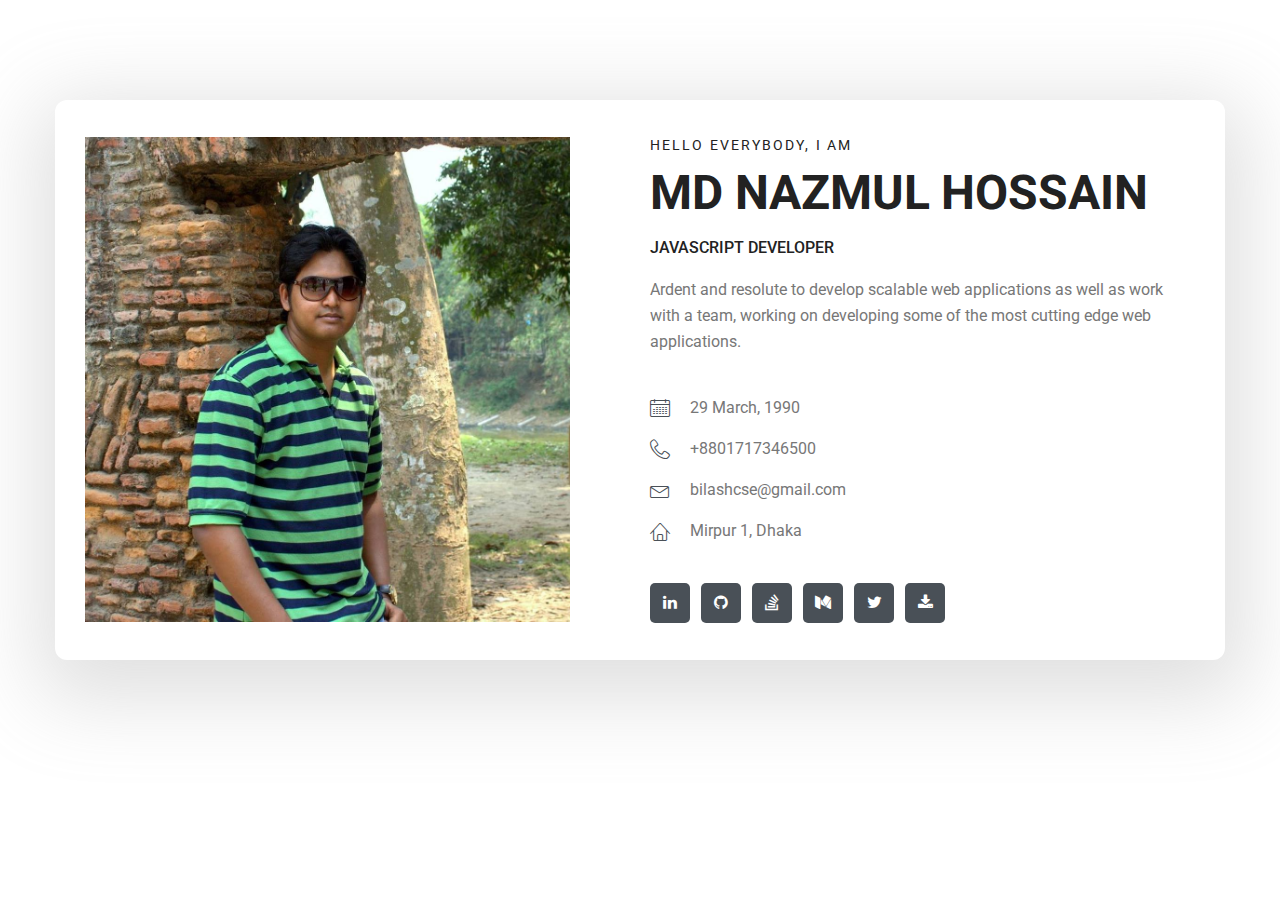
==== index.html @ 11b744c4 "remove unnecessary comments" ====
<!doctype html>
<html lang="en">

<head>
	<meta charset="utf-8">
	<meta name="viewport" content="width=device-width, initial-scale=1, shrink-to-fit=no">
	<link rel="icon" href="img/favicon.png" type="image/png">
	<title>Personal</title>
	<link rel="stylesheet" href="css/bootstrap.css">
	<link rel="stylesheet" href="vendors/linericon/style.css">
	<link rel="stylesheet" href="css/font-awesome.min.css">
	<link rel="stylesheet" href="css/style.css">
	<link rel="stylesheet" href="css/responsive.css">
</head>

<body>
	<section class="home_banner_area">
		<div class="container box_1620">
			<div class="banner_inner d-flex align-items-center">
				<div class="banner_content">
					<div class="media">
						<div class="d-flex">
							<img src="img/bilash.png" height="485" alt="">
						</div>
						<div class="media-body">
							<div class="personal_text">
								<h6>Hello Everybody, i am</h6>
								<h3>Md Nazmul Hossain</h3>
								<h4>JavaScript Developer</h4>
								<p>Ardent and resolute to develop scalable web applications as well as work with a team,
									working on developing some of the most cutting edge web applications.</p>
								<ul class="list basic_info">
									<li><a href="#"><i class="lnr lnr-calendar-full"></i> 29 March, 1990</a></li>
									<li><a href="tel:+8801717346500"><i class="lnr lnr-phone-handset"></i>
											+8801717346500</a></li>
									<li><a href="mailto:bilashcse@gmail.com"><i class="lnr lnr-envelope"></i>
											bilashcse@gmail.com</a></li>
									<li><a href="#"><i class="lnr lnr-home"></i> Mirpur 1, Dhaka</a></li>
								</ul>
								<ul class="list personal_social">
									<li>
										<a href="https://www.linkedin.com/in/bilashcse" target="_blank"><i
												class="fa fa-linkedin"></i></a>
									</li>
									<li>
										<a href="https://github.com/bilashcse" target="_blank"><i
												class="fa fa-github"></i></a>
									</li>
									<li>
										<a href="https://stackoverflow.com/users/5010750/bilash" target="_blank"><i
												class="fa fa-stack-overflow"></i></a>
									</li>
									<li>
										<a href="https://medium.com/@bilashcse" target="_blank"><i
												class="fa fa-medium"></i></a>
									</li>
									<li>
										<a href="https://twitter.com/bilashcse" target="_blank"><i
												class="fa fa-twitter"></i></a>
									</li>
									<li>
										<a href="./pdf/nazmul.pdf" target="_blank" title="Download Resume"><i
												class="fa fa-download"></i></a>
									</li>
								</ul>
							</div>
						</div>
					</div>
				</div>
			</div>
		</div>
	</section>
</body>

</html>
---- vendors/linericon/style.css ----
@font-face {
	font-family: 'Linearicons-Free';
	src:url('fonts/Linearicons-Free.eot?w118d');
	src:url('fonts/Linearicons-Free.eot?#iefixw118d') format('embedded-opentype'),
		url('fonts/Linearicons-Free.woff2?w118d') format('woff2'),
		url('fonts/Linearicons-Free.woff?w118d') format('woff'),
		url('fonts/Linearicons-Free.ttf?w118d') format('truetype'),
		url('fonts/Linearicons-Free.svg?w118d#Linearicons-Free') format('svg');
	font-weight: normal;
	font-style: normal;
}

.lnr {
	font-family: 'Linearicons-Free';
	speak: none;
	font-style: normal;
	font-weight: normal;
	font-variant: normal;
	text-transform: none;
	line-height: 1;

	/* Better Font Rendering =========== */
	-webkit-font-smoothing: antialiased;
	-moz-osx-font-smoothing: grayscale;
}

.lnr-home:before {
	content: "\e800";
}
.lnr-apartment:before {
	content: "\e801";
}
.lnr-pencil:before {
	content: "\e802";
}
.lnr-magic-wand:before {
	content: "\e803";
}
.lnr-drop:before {
	content: "\e804";
}
.lnr-lighter:before {
	content: "\e805";
}
.lnr-poop:before {
	content: "\e806";
}
.lnr-sun:before {
	content: "\e807";
}
.lnr-moon:before {
	content: "\e808";
}
.lnr-cloud:before {
	content: "\e809";
}
.lnr-cloud-upload:before {
	content: "\e80a";
}
.lnr-cloud-download:before {
	content: "\e80b";
}
.lnr-cloud-sync:before {
	content: "\e80c";
}
.lnr-cloud-check:before {
	content: "\e80d";
}
.lnr-database:before {
	content: "\e80e";
}
.lnr-lock:before {
	content: "\e80f";
}
.lnr-cog:before {
	content: "\e810";
}
.lnr-trash:before {
	content: "\e811";
}
.lnr-dice:before {
	content: "\e812";
}
.lnr-heart:before {
	content: "\e813";
}
.lnr-star:before {
	content: "\e814";
}
.lnr-star-half:before {
	content: "\e815";
}
.lnr-star-empty:before {
	content: "\e816";
}
.lnr-flag:before {
	content: "\e817";
}
.lnr-envelope:before {
	content: "\e818";
}
.lnr-paperclip:before {
	content: "\e819";
}
.lnr-inbox:before {
	content: "\e81a";
}
.lnr-eye:before {
	content: "\e81b";
}
.lnr-printer:before {
	content: "\e81c";
}
.lnr-file-empty:before {
	content: "\e81d";
}
.lnr-file-add:before {
	content: "\e81e";
}
.lnr-enter:before {
	content: "\e81f";
}
.lnr-exit:before {
	content: "\e820";
}
.lnr-graduation-hat:before {
	content: "\e821";
}
.lnr-license:before {
	content: "\e822";
}
.lnr-music-note:before {
	content: "\e823";
}
.lnr-film-play:before {
	content: "\e824";
}
.lnr-camera-video:before {
	content: "\e825";
}
.lnr-camera:before {
	content: "\e826";
}
.lnr-picture:before {
	content: "\e827";
}
.lnr-book:before {
	content: "\e828";
}
.lnr-bookmark:before {
	content: "\e829";
}
.lnr-user:before {
	content: "\e82a";
}
.lnr-users:before {
	content: "\e82b";
}
.lnr-shirt:before {
	content: "\e82c";
}
.lnr-store:before {
	content: "\e82d";
}
.lnr-cart:before {
	content: "\e82e";
}
.lnr-tag:before {
	content: "\e82f";
}
.lnr-phone-handset:before {
	content: "\e830";
}
.lnr-phone:before {
	content: "\e831";
}
.lnr-pushpin:before {
	content: "\e832";
}
.lnr-map-marker:before {
	content: "\e833";
}
.lnr-map:before {
	content: "\e834";
}
.lnr-location:before {
	content: "\e835";
}
.lnr-calendar-full:before {
	content: "\e836";
}
.lnr-keyboard:before {
	content: "\e837";
}
.lnr-spell-check:before {
	content: "\e838";
}
.lnr-screen:before {
	content: "\e839";
}
.lnr-smartphone:before {
	content: "\e83a";
}
.lnr-tablet:before {
	content: "\e83b";
}
.lnr-laptop:before {
	content: "\e83c";
}
.lnr-laptop-phone:before {
	content: "\e83d";
}
.lnr-power-switch:before {
	content: "\e83e";
}
.lnr-bubble:before {
	content: "\e83f";
}
.lnr-heart-pulse:before {
	content: "\e840";
}
.lnr-construction:before {
	content: "\e841";
}
.lnr-pie-chart:before {
	content: "\e842";
}
.lnr-chart-bars:before {
	content: "\e843";
}
.lnr-gift:before {
	content: "\e844";
}
.lnr-diamond:before {
	content: "\e845";
}
.lnr-linearicons:before {
	content: "\e846";
}
.lnr-dinner:before {
	content: "\e847";
}
.lnr-coffee-cup:before {
	content: "\e848";
}
.lnr-leaf:before {
	content: "\e849";
}
.lnr-paw:before {
	content: "\e84a";
}
.lnr-rocket:before {
	content: "\e84b";
}
.lnr-briefcase:before {
	content: "\e84c";
}
.lnr-bus:before {
	content: "\e84d";
}
.lnr-car:before {
	content: "\e84e";
}
.lnr-train:before {
	content: "\e84f";
}
.lnr-bicycle:before {
	content: "\e850";
}
.lnr-wheelchair:before {
	content: "\e851";
}
.lnr-select:before {
	content: "\e852";
}
.lnr-earth:before {
	content: "\e853";
}
.lnr-smile:before {
	content: "\e854";
}
.lnr-sad:before {
	content: "\e855";
}
.lnr-neutral:before {
	content: "\e856";
}
.lnr-mustache:before {
	content: "\e857";
}
.lnr-alarm:before {
	content: "\e858";
}
.lnr-bullhorn:before {
	content: "\e859";
}
.lnr-volume-high:before {
	content: "\e85a";
}
.lnr-volume-medium:before {
	content: "\e85b";
}
.lnr-volume-low:before {
	content: "\e85c";
}
.lnr-volume:before {
	content: "\e85d";
}
.lnr-mic:before {
	content: "\e85e";
}
.lnr-hourglass:before {
	content: "\e85f";
}
.lnr-undo:before {
	content: "\e860";
}
.lnr-redo:before {
	content: "\e861";
}
.lnr-sync:before {
	content: "\e862";
}
.lnr-history:before {
	content: "\e863";
}
.lnr-clock:before {
	content: "\e864";
}
.lnr-download:before {
	content: "\e865";
}
.lnr-upload:before {
	content: "\e866";
}
.lnr-enter-down:before {
	content: "\e867";
}
.lnr-exit-up:before {
	content: "\e868";
}
.lnr-bug:before {
	content: "\e869";
}
.lnr-code:before {
	content: "\e86a";
}
.lnr-link:before {
	content: "\e86b";
}
.lnr-unlink:before {
	content: "\e86c";
}
.lnr-thumbs-up:before {
	content: "\e86d";
}
.lnr-thumbs-down:before {
	content: "\e86e";
}
.lnr-magnifier:before {
	content: "\e86f";
}
.lnr-cross:before {
	content: "\e870";
}
.lnr-menu:before {
	content: "\e871";
}
.lnr-list:before {
	content: "\e872";
}
.lnr-chevron-up:before {
	content: "\e873";
}
.lnr-chevron-down:before {
	content: "\e874";
}
.lnr-chevron-left:before {
	content: "\e875";
}
.lnr-chevron-right:before {
	content: "\e876";
}
.lnr-arrow-up:before {
	content: "\e877";
}
.lnr-arrow-down:before {
	content: "\e878";
}
.lnr-arrow-left:before {
	content: "\e879";
}
.lnr-arrow-right:before {
	content: "\e87a";
}
.lnr-move:before {
	content: "\e87b";
}
.lnr-warning:before {
	content: "\e87c";
}
.lnr-question-circle:before {
	content: "\e87d";
}
.lnr-menu-circle:before {
	content: "\e87e";
}
.lnr-checkmark-circle:before {
	content: "\e87f";
}
.lnr-cross-circle:before {
	content: "\e880";
}
.lnr-plus-circle:before {
	content: "\e881";
}
.lnr-circle-minus:before {
	content: "\e882";
}
.lnr-arrow-up-circle:before {
	content: "\e883";
}
.lnr-arrow-down-circle:before {
	content: "\e884";
}
.lnr-arrow-left-circle:before {
	content: "\e885";
}
.lnr-arrow-right-circle:before {
	content: "\e886";
}
.lnr-chevron-up-circle:before {
	content: "\e887";
}
.lnr-chevron-down-circle:before {
	content: "\e888";
}
.lnr-chevron-left-circle:before {
	content: "\e889";
}
.lnr-chevron-right-circle:before {
	content: "\e88a";
}
.lnr-crop:before {
	content: "\e88b";
}
.lnr-frame-expand:before {
	content: "\e88c";
}
.lnr-frame-contract:before {
	content: "\e88d";
}
.lnr-layers:before {
	content: "\e88e";
}
.lnr-funnel:before {
	content: "\e88f";
}
.lnr-text-format:before {
	content: "\e890";
}
.lnr-text-format-remove:before {
	content: "\e891";
}
.lnr-text-size:before {
	content: "\e892";
}
.lnr-bold:before {
	content: "\e893";
}
.lnr-italic:before {
	content: "\e894";
}
.lnr-underline:before {
	content: "\e895";
}
.lnr-strikethrough:before {
	content: "\e896";
}
.lnr-highlight:before {
	content: "\e897";
}
.lnr-text-align-left:before {
	content: "\e898";
}
.lnr-text-align-center:before {
	content: "\e899";
}
.lnr-text-align-right:before {
	content: "\e89a";
}
.lnr-text-align-justify:before {
	content: "\e89b";
}
.lnr-line-spacing:before {
	content: "\e89c";
}
.lnr-indent-increase:before {
	content: "\e89d";
}
.lnr-indent-decrease:before {
	content: "\e89e";
}
.lnr-pilcrow:before {
	content: "\e89f";
}
.lnr-direction-ltr:before {
	content: "\e8a0";
}
.lnr-direction-rtl:before {
	content: "\e8a1";
}
.lnr-page-break:before {
	content: "\e8a2";
}
.lnr-sort-alpha-asc:before {
	content: "\e8a3";
}
.lnr-sort-amount-asc:before {
	content: "\e8a4";
}
.lnr-hand:before {
	content: "\e8a5";
}
.lnr-pointer-up:before {
	content: "\e8a6";
}
.lnr-pointer-right:before {
	content: "\e8a7";
}
.lnr-pointer-down:before {
	content: "\e8a8";
}
.lnr-pointer-left:before {
	content: "\e8a9";
}
---- css/style.css ----
/*----------------------------------------------------
@File: Default Styles
@Author: Rocky Ahmed
@URL: http://wethemez.com
Author E-mail: rockybd1995@gmail.com

This file contains the styling for the actual theme, this
is the file you need to edit to change the look of the
theme.
---------------------------------------------------- */
/*=====================================================================
@Template Name: Builder Construction 
@Author: Rocky Ahmed
@Developed By: Rocky Ahmed
@Developer URL: http://rocky.wethemez.com
Author E-mail: rockybd1995@gmail.com

@Default Styles

Table of Content:
01/ Variables
02/ predefin
03/ header
04/ button
05/ banner
06/ breadcrumb
07/ about
08/ team
09/ project 
10/ price 
11/ team 
12/ blog 
13/ video  
14/ features  
15/ career  
16/ contact 
17/ footer

=====================================================================*/
/*----------------------------------------------------*/
/*font Variables*/
/*Color Variables*/
/*=================== fonts ====================*/
@import url("https://fonts.googleapis.com/css?family=Heebo:300,400,700,900|Roboto:300,400,500,700");
/*---------------------------------------------------- */
/*----------------------------------------------------*/
.list {
  list-style: none;
  margin: 0px;
  padding: 0px; }

a {
  text-decoration: none;
  transition: all 0.3s ease-in-out; }
  a:hover, a:focus {
    text-decoration: none;
    outline: none; }

.row.m0 {
  margin: 0px; }

body {
  line-height: 26px;
  font-size: 16px;
  font-family: "Roboto", sans-serif;
  font-weight: normal;
  color: #777777; }

h1, h2, h3, h4, h5, h6 {
  font-family: "Heebo", sans-serif;
  font-weight: bold; }

button:focus {
  outline: none;
  box-shadow: none; }

.p0 {
  padding-left: 0px;
  padding-right: 0px; }

.p_120 {
  padding-top: 120px;
  padding-bottom: 120px; }

.p_100 {
  padding-top: 100px;
  padding-bottom: 100px; }

.pad_top {
  padding-top: 120px; }

.pad_bt {
  padding-bottom: 120px; }

.mt-25 {
  margin-top: 25px; }

@media (min-width: 1200px) {
  .container {
    max-width: 1170px; } }

@media (min-width: 1620px) {
  .box_1620 {
    max-width: 1620px;
    margin: auto;
    width: 100%;
    padding-left: 0px;
    padding-right: 0px; } }
/* Main Title Area css
============================================================================================ */
.main_title {
  text-align: center;
  max-width: 670px;
  margin: 0px auto 75px; }
  .main_title h2 {
    font-family: "Heebo", sans-serif;
    font-size: 36px;
    color: #222222;
    margin-bottom: 15px;
    text-transform: uppercase; }
  .main_title p {
    font-size: 16px;
    font-family: "Roboto", sans-serif;
    font-weight: normal;
    line-height: 26px;
    color: #777777;
    margin-bottom: 0px; }

/* End Main Title Area css
============================================================================================ */
/*---------------------------------------------------- */
/*----------------------------------------------------*/
.header_area {
  position: absolute;
  width: 100%;
  top: 0;
  left: 0;
  z-index: 99;
  transition: background 0.4s, all 0.3s linear; }
  .header_area .navbar {
    background: transparent;
    padding: 0px;
    border: 0px;
    border-radius: 0px; }
    .header_area .navbar .nav .nav-item {
      margin-right: 45px; }
      .header_area .navbar .nav .nav-item .nav-link {
        font: 500 12px/120px "Roboto", sans-serif;
        text-transform: uppercase;
        color: #fff;
        padding: 0px;
        display: inline-block; }
        .header_area .navbar .nav .nav-item .nav-link:after {
          display: none; }
      .header_area .navbar .nav .nav-item:hover .nav-link, .header_area .navbar .nav .nav-item.active .nav-link {
        color: #fff; }
      .header_area .navbar .nav .nav-item.submenu {
        position: relative; }
        .header_area .navbar .nav .nav-item.submenu ul {
          border: none;
          padding: 0px;
          border-radius: 0px;
          box-shadow: none;
          margin: 0px;
          background: #fff;
          box-shadow: 0px 3px 16px 0px rgba(0, 0, 0, 0.1); }
          @media (min-width: 992px) {
            .header_area .navbar .nav .nav-item.submenu ul {
              position: absolute;
              top: 120%;
              left: 0px;
              min-width: 200px;
              text-align: left;
              opacity: 0;
              transition: all 300ms ease-in;
              visibility: hidden;
              display: block;
              border: none;
              padding: 0px;
              border-radius: 0px; } }
          .header_area .navbar .nav .nav-item.submenu ul:before {
            content: "";
            width: 0;
            height: 0;
            border-style: solid;
            border-width: 10px 10px 0 10px;
            border-color: #eeeeee transparent transparent transparent;
            position: absolute;
            right: 24px;
            top: 45px;
            z-index: 3;
            opacity: 0;
            transition: all 400ms linear; }
          .header_area .navbar .nav .nav-item.submenu ul .nav-item {
            display: block;
            float: none;
            margin-right: 0px;
            border-bottom: 1px solid #ededed;
            margin-left: 0px;
            transition: all 0.4s linear; }
            .header_area .navbar .nav .nav-item.submenu ul .nav-item .nav-link {
              line-height: 45px;
              color: #222222;
              padding: 0px 30px;
              transition: all 150ms linear;
              display: block;
              margin-right: 0px; }
            .header_area .navbar .nav .nav-item.submenu ul .nav-item:last-child {
              border-bottom: none; }
            .header_area .navbar .nav .nav-item.submenu ul .nav-item:hover .nav-link {
              background: #766dff;
              color: #fff; }
        @media (min-width: 992px) {
          .header_area .navbar .nav .nav-item.submenu:hover ul {
            visibility: visible;
            opacity: 1;
            top: 100%; } }
        .header_area .navbar .nav .nav-item.submenu:hover ul .nav-item {
          margin-top: 0px; }
      .header_area .navbar .nav .nav-item:last-child {
        margin-right: 0px; }
    .header_area .navbar .search {
      font-size: 12px;
      line-height: 60px;
      display: inline-block;
      color: #222222;
      margin-left: 80px; }
      .header_area .navbar .search i {
        font-weight: 600; }
  .header_area.navbar_fixed .main_menu {
    position: fixed;
    width: 100%;
    top: -70px;
    left: 0;
    right: 0;
    background: #000;
    transform: translateY(70px);
    transition: transform 500ms ease, background 500ms ease;
    -webkit-transition: transform 500ms ease, background 500ms ease;
    box-shadow: 0px 3px 16px 0px rgba(0, 0, 0, 0.1); }
    .header_area.navbar_fixed .main_menu .navbar .nav .nav-item .nav-link {
      line-height: 70px; }

.top_menu {
  background: #f9f9ff; }
  .top_menu .header_social li {
    display: inline-block;
    margin-right: 15px; }
    .top_menu .header_social li a {
      font-size: 14px;
      color: #777777;
      display: inline-block;
      line-height: 42px;
      transition: all 300ms linear 0s; }
    .top_menu .header_social li:last-child {
      margin-right: 0px; }
    .top_menu .header_social li:hover a {
      color: #766dff; }
  .top_menu .dn_btn {
    line-height: 42px;
    display: inline-block;
    font-size: 12px;
    margin-right: 30px;
    font-family: "Roboto", sans-serif;
    font-weight: normal;
    color: #777777;
    transition: all 300ms linear 0s; }
    .top_menu .dn_btn:hover {
      color: #766dff; }
    .top_menu .dn_btn:last-child {
      margin-right: 0px; }
  .top_menu .lan_pack {
    height: 30px;
    border: 1px solid #eeeeee;
    border-radius: 3px;
    line-height: 28px;
    font-size: 12px;
    font-family: "Roboto", sans-serif;
    font-weight: 500;
    padding-left: 19px;
    padding-right: 36px;
    color: #777777;
    background: #f9f9ff;
    margin-right: 5px;
    margin-top: 8px; }
    .top_menu .lan_pack .current {
      color: #777777; }
    .top_menu .lan_pack:after {
      content: "\f0d7";
      border: none !important;
      font: normal normal normal 12px/1 FontAwesome;
      transform: rotate(0deg);
      height: auto;
      margin-top: -6px;
      right: 20px; }

/*---------------------------------------------------- */
/*----------------------------------------------------*/
/* Home Banner Area css
============================================================================================ */
.home_banner_area {
  position: relative;
  z-index: 1;
  /* background-image: -moz-linear-gradient(0deg, #766dff 0%, #88f3ff 100%);
  background-image: -webkit-linear-gradient(0deg, #766dff 0%, #88f3ff 100%);
  background-image: -ms-linear-gradient(0deg, #766dff 0%, #88f3ff 100%); */
  /* margin-bottom: 100px; */
  /* background-color: #6c757d1f; */
}
  .home_banner_area .box_1620 {
    min-height: 500px;
    border-radius: 12px;
    position: relative;
    bottom: -100px;
    background: #fff;
    padding: 30px;
    box-shadow: 2px 20px 80px 20px rgba(153, 153, 153, 0.3); }
  .home_banner_area .banner_inner {
    position: relative;
    width: 100%;
    min-height: 500px;
    display: flex; }
    .home_banner_area .banner_inner .banner_content {
      color: #222222;
      vertical-align: middle;
      align-self: center;
      text-align: left; }
      .home_banner_area .banner_inner .banner_content .media .d-flex {
        padding-right: 80px; }
      .home_banner_area .banner_inner .banner_content .media .media-body {
        vertical-align: middle;
        align-self: center; }

.blog_banner {
  min-height: 780px;
  position: relative;
  z-index: 1;
  overflow: hidden;
  margin-bottom: 0px; }
  .blog_banner .banner_inner {
    background: #04091e;
    position: relative;
    overflow: hidden;
    width: 100%;
    min-height: 780px;
    z-index: 1; }
    .blog_banner .banner_inner .overlay {
      background: url(../img/banner/banner-2.jpg) no-repeat scroll center center;
      opacity: .5;
      height: 125%;
      position: absolute;
      left: 0px;
      top: 0px;
      width: 100%;
      z-index: -1; }
    .blog_banner .banner_inner .blog_b_text {
      max-width: 700px;
      margin: auto;
      color: #fff; }
      .blog_banner .banner_inner .blog_b_text h2 {
        font-size: 60px;
        font-weight: bold;
        font-family: "Heebo", sans-serif;
        line-height: 66px;
        margin-bottom: 15px;
        text-transform: uppercase; }
      .blog_banner .banner_inner .blog_b_text p {
        font-size: 16px;
        margin-bottom: 35px; }
      .blog_banner .banner_inner .blog_b_text .white_bg_btn {
        line-height: 42px;
        padding: 0px 45px;
        border-radius: 5px; }

.banner_box {
  max-width: 1620px;
  margin: auto; }

.banner_area {
  position: relative;
  z-index: 1;
  min-height: 350px;
  background-image: -moz-linear-gradient(0deg, #766dff 0%, #88f3ff 100%);
  background-image: -webkit-linear-gradient(0deg, #766dff 0%, #88f3ff 100%);
  background-image: -ms-linear-gradient(0deg, #766dff 0%, #88f3ff 100%);
  margin-bottom: 100px; }
  .banner_area .box_1620 {
    background: #fff;
    min-height: 360px;
    border-radius: 12px;
    position: relative;
    bottom: -120px;
    box-shadow: 0px 20px 80px 0px rgba(153, 153, 153, 0.3); }
  .banner_area .banner_inner {
    position: relative;
    overflow: hidden;
    width: 100%;
    min-height: 360px;
    z-index: 1; }
    .banner_area .banner_inner .banner_content h2 {
      color: #222222;
      font-size: 48px;
      font-family: "Heebo", sans-serif;
      margin-bottom: 0px;
      font-weight: bold; }
    .banner_area .banner_inner .banner_content .page_link a {
      font-size: 14px;
      color: #222222;
      font-family: "Roboto", sans-serif;
      margin-right: 32px;
      position: relative; }
      .banner_area .banner_inner .banner_content .page_link a:before {
        content: "\e87a";
        font-family: 'Linearicons-Free';
        position: absolute;
        right: -25px;
        top: 50%;
        transform: translateY(-50%); }
      .banner_area .banner_inner .banner_content .page_link a:last-child {
        margin-right: 0px; }
        .banner_area .banner_inner .banner_content .page_link a:last-child:before {
          display: none; }
      .banner_area .banner_inner .banner_content .page_link a:hover {
        color: #766dff; }

/* End Home Banner Area css
============================================================================================ */
/*---------------------------------------------------- */
/*----------------------------------------------------*/
/* Latest Blog Area css
============================================================================================ */
.latest_blog_inner {
  margin-bottom: -30px; }

.l_blog_item {
  margin-bottom: 30px; }
  .l_blog_item .date {
    font-size: 13px;
    font-family: "Roboto", sans-serif;
    font-weight: normal;
    color: #777777;
    margin-top: 20px;
    display: block;
    margin-bottom: 15px; }
  .l_blog_item h4 {
    font-size: 18px;
    line-height: 24px;
    color: #222222;
    border-bottom: 1px solid #eeeeee;
    padding-bottom: 20px;
    margin-bottom: 20px;
    transition: all 300ms linear 0s; }
  .l_blog_item p {
    margin-bottom: 0px; }
  .l_blog_item:hover h4 {
    color: #766dff; }

/* End Latest Blog Area css
============================================================================================ */
/*================= latest_blog_area css =============*/
.single-recent-blog-post {
  margin-bottom: 30px; }
  .single-recent-blog-post .thumb {
    overflow: hidden; }
    .single-recent-blog-post .thumb img {
      transition: all 0.7s linear; }
  .single-recent-blog-post .details {
    padding-top: 30px; }
    .single-recent-blog-post .details .sec_h4 {
      line-height: 24px;
      padding: 10px 0px 13px;
      transition: all 0.3s linear; }
      .single-recent-blog-post .details .sec_h4:hover {
        color: #777777; }
  .single-recent-blog-post .date {
    font-size: 14px;
    line-height: 24px;
    font-weight: 400; }
  .single-recent-blog-post:hover img {
    transform: scale(1.23) rotate(10deg); }

.tags .tag_btn {
  font-size: 12px;
  font-weight: 500;
  line-height: 20px;
  border: 1px solid #eeeeee;
  display: inline-block;
  padding: 1px 18px;
  text-align: center;
  color: #222222; }
  .tags .tag_btn:before {
    background: #766dff; }
  .tags .tag_btn + .tag_btn {
    margin-left: 2px; }

/*========= blog_categorie_area css ===========*/
.blog_categorie_area {
  padding-top: 80px;
  padding-bottom: 80px; }

.categories_post {
  position: relative;
  text-align: center;
  cursor: pointer; }
  .categories_post img {
    max-width: 100%; }
  .categories_post .categories_details {
    position: absolute;
    top: 20px;
    left: 20px;
    right: 20px;
    bottom: 20px;
    background: rgba(34, 34, 34, 0.8);
    color: #fff;
    transition: all 0.3s linear;
    display: flex;
    align-items: center;
    justify-content: center; }
    .categories_post .categories_details h5 {
      margin-bottom: 0px;
      font-size: 18px;
      line-height: 26px;
      text-transform: uppercase;
      color: #fff;
      position: relative; }
    .categories_post .categories_details p {
      font-weight: 300;
      font-size: 14px;
      line-height: 26px;
      margin-bottom: 0px; }
    .categories_post .categories_details .border_line {
      margin: 10px 0px;
      background: #fff;
      width: 100%;
      height: 1px; }
  .categories_post:hover .categories_details {
    background-image: -moz-linear-gradient(0deg, #766dff 0%, #88f3ff 100%);
    background-image: -webkit-linear-gradient(0deg, #766dff 0%, #88f3ff 100%);
    background-image: -ms-linear-gradient(0deg, #766dff 0%, #88f3ff 100%);
    opacity: 0.851; }

/*============ blog_left_sidebar css ==============*/
.blog_item {
  margin-bottom: 40px; }

.blog_info {
  padding-top: 30px; }
  .blog_info .post_tag {
    padding-bottom: 20px; }
    .blog_info .post_tag a {
      font: 300 14px/21px "Roboto", sans-serif;
      color: #222222; }
      .blog_info .post_tag a:hover {
        color: #777777; }
      .blog_info .post_tag a.active {
        color: #766dff; }
  .blog_info .blog_meta li a {
    font: 300 14px/20px "Roboto", sans-serif;
    color: #777777;
    vertical-align: middle;
    padding-bottom: 12px;
    display: inline-block; }
    .blog_info .blog_meta li a i {
      color: #222222;
      font-size: 16px;
      font-weight: 600;
      padding-left: 15px;
      line-height: 20px;
      vertical-align: middle; }
    .blog_info .blog_meta li a:hover {
      color: #766dff; }

.blog_post img {
  max-width: 100%; }

.blog_details {
  padding-top: 20px; }
  .blog_details h2 {
    font-size: 24px;
    line-height: 36px;
    color: #222222;
    font-weight: 600;
    transition: all 0.3s linear; }
    .blog_details h2:hover {
      color: #766dff; }
  .blog_details p {
    margin-bottom: 26px; }

.view_btn {
  font-size: 14px;
  line-height: 36px;
  display: inline-block;
  color: #222222;
  font-weight: 500;
  padding: 0px 30px;
  background: #fff; }

.blog_right_sidebar {
  border: 1px solid #eeeeee;
  background: #fafaff;
  padding: 30px; }
  .blog_right_sidebar .widget_title {
    font-size: 18px;
    line-height: 25px;
    background: #766dff;
    text-align: center;
    color: #fff;
    padding: 8px 0px;
    margin-bottom: 30px; }
  .blog_right_sidebar .search_widget .input-group .form-control {
    font-size: 14px;
    line-height: 29px;
    border: 0px;
    width: 100%;
    font-weight: 300;
    color: #fff;
    padding-left: 20px;
    border-radius: 45px;
    z-index: 0;
    background: #766dff; }
    .blog_right_sidebar .search_widget .input-group .form-control.placeholder {
      color: #fff; }
    .blog_right_sidebar .search_widget .input-group .form-control:-moz-placeholder {
      color: #fff; }
    .blog_right_sidebar .search_widget .input-group .form-control::-moz-placeholder {
      color: #fff; }
    .blog_right_sidebar .search_widget .input-group .form-control::-webkit-input-placeholder {
      color: #fff; }
    .blog_right_sidebar .search_widget .input-group .form-control:focus {
      box-shadow: none; }
  .blog_right_sidebar .search_widget .input-group .btn-default {
    position: absolute;
    right: 20px;
    background: transparent;
    border: 0px;
    box-shadow: none;
    font-size: 14px;
    color: #fff;
    padding: 0px;
    top: 50%;
    transform: translateY(-50%);
    z-index: 1; }
  .blog_right_sidebar .author_widget {
    text-align: center; }
    .blog_right_sidebar .author_widget h4 {
      font-size: 18px;
      line-height: 20px;
      color: #222222;
      margin-bottom: 5px;
      margin-top: 30px; }
    .blog_right_sidebar .author_widget p {
      margin-bottom: 0px; }
    .blog_right_sidebar .author_widget .social_icon {
      padding: 7px 0px 15px; }
      .blog_right_sidebar .author_widget .social_icon a {
        font-size: 14px;
        color: #222222;
        transition: all 0.2s linear; }
        .blog_right_sidebar .author_widget .social_icon a + a {
          margin-left: 20px; }
        .blog_right_sidebar .author_widget .social_icon a:hover {
          color: #766dff; }
  .blog_right_sidebar .popular_post_widget .post_item .media-body {
    justify-content: center;
    align-self: center;
    padding-left: 20px; }
    .blog_right_sidebar .popular_post_widget .post_item .media-body h3 {
      font-size: 14px;
      line-height: 20px;
      color: #222222;
      margin-bottom: 4px;
      transition: all 0.3s linear; }
      .blog_right_sidebar .popular_post_widget .post_item .media-body h3:hover {
        color: #766dff; }
    .blog_right_sidebar .popular_post_widget .post_item .media-body p {
      font-size: 12px;
      line-height: 21px;
      margin-bottom: 0px; }
  .blog_right_sidebar .popular_post_widget .post_item + .post_item {
    margin-top: 20px; }
  .blog_right_sidebar .post_category_widget .cat-list li {
    border-bottom: 2px dotted #eee;
    transition: all 0.3s ease 0s;
    padding-bottom: 12px; }
    .blog_right_sidebar .post_category_widget .cat-list li a {
      font-size: 14px;
      line-height: 20px;
      color: #777; }
      .blog_right_sidebar .post_category_widget .cat-list li a p {
        margin-bottom: 0px; }
    .blog_right_sidebar .post_category_widget .cat-list li + li {
      padding-top: 15px; }
    .blog_right_sidebar .post_category_widget .cat-list li:hover {
      border-color: #766dff; }
      .blog_right_sidebar .post_category_widget .cat-list li:hover a {
        color: #766dff; }
  .blog_right_sidebar .newsletter_widget {
    text-align: center; }
    .blog_right_sidebar .newsletter_widget .form-group {
      margin-bottom: 8px; }
    .blog_right_sidebar .newsletter_widget .input-group-prepend {
      margin-right: -1px; }
    .blog_right_sidebar .newsletter_widget .input-group-text {
      background: #fff;
      border-radius: 0px;
      vertical-align: top;
      font-size: 12px;
      line-height: 36px;
      padding: 0px 0px 0px 15px;
      border: 1px solid #eeeeee;
      border-right: 0px; }
    .blog_right_sidebar .newsletter_widget .form-control {
      font-size: 12px;
      line-height: 24px;
      color: #cccccc;
      border: 1px solid #eeeeee;
      border-left: 0px;
      border-radius: 0px; }
      .blog_right_sidebar .newsletter_widget .form-control.placeholder {
        color: #cccccc; }
      .blog_right_sidebar .newsletter_widget .form-control:-moz-placeholder {
        color: #cccccc; }
      .blog_right_sidebar .newsletter_widget .form-control::-moz-placeholder {
        color: #cccccc; }
      .blog_right_sidebar .newsletter_widget .form-control::-webkit-input-placeholder {
        color: #cccccc; }
      .blog_right_sidebar .newsletter_widget .form-control:focus {
        outline: none;
        box-shadow: none; }
    .blog_right_sidebar .newsletter_widget .bbtns {
      background: #766dff;
      color: #fff;
      font-size: 12px;
      line-height: 38px;
      display: inline-block;
      font-weight: 500;
      padding: 0px 24px 0px 24px;
      border-radius: 0; }
    .blog_right_sidebar .newsletter_widget .text-bottom {
      font-size: 12px; }
  .blog_right_sidebar .tag_cloud_widget ul li {
    display: inline-block; }
    .blog_right_sidebar .tag_cloud_widget ul li a {
      display: inline-block;
      border: 1px solid #eee;
      background: #fff;
      padding: 0px 13px;
      margin-bottom: 8px;
      transition: all 0.3s ease 0s;
      color: #222222;
      font-size: 12px; }
      .blog_right_sidebar .tag_cloud_widget ul li a:hover {
        background-image: -moz-linear-gradient(0deg, #766dff 0%, #88f3ff 100%);
        background-image: -webkit-linear-gradient(0deg, #766dff 0%, #88f3ff 100%);
        background-image: -ms-linear-gradient(0deg, #766dff 0%, #88f3ff 100%);
        color: #fff; }
  .blog_right_sidebar .br {
    width: 100%;
    height: 1px;
    background: #eeeeee;
    margin: 30px 0px; }

.blog-pagination {
  padding-top: 25px;
  padding-bottom: 95px; }
  .blog-pagination .page-link {
    border-radius: 0; }
  .blog-pagination .page-item {
    border: none; }

.page-link {
  background: transparent;
  font-weight: 400; }

.blog-pagination .page-item.active .page-link {
  background-color: #766dff;
  border-color: transparent;
  color: #fff; }

.blog-pagination .page-link {
  position: relative;
  display: block;
  padding: 0.5rem 0.75rem;
  margin-left: -1px;
  line-height: 1.25;
  color: #8a8a8a;
  border: none; }

.blog-pagination .page-link .lnr {
  font-weight: 600; }

.blog-pagination .page-item:last-child .page-link,
.blog-pagination .page-item:first-child .page-link {
  border-radius: 0; }

.blog-pagination .page-link:hover {
  color: #fff;
  text-decoration: none;
  background-color: #766dff;
  border-color: #eee; }

/*============ Start Blog Single Styles  =============*/
.single-post-area .social-links {
  padding-top: 10px; }
  .single-post-area .social-links li {
    display: inline-block;
    margin-bottom: 10px; }
    .single-post-area .social-links li a {
      color: #cccccc;
      padding: 7px;
      font-size: 14px;
      transition: all 0.2s linear; }
      .single-post-area .social-links li a:hover {
        color: #222222; }
.single-post-area .blog_details {
  padding-top: 26px; }
  .single-post-area .blog_details p {
    margin-bottom: 10px; }
.single-post-area .quotes {
  margin-top: 20px;
  margin-bottom: 30px;
  padding: 24px 35px 24px 30px;
  background-color: white;
  box-shadow: -20.84px 21.58px 30px 0px rgba(176, 176, 176, 0.1);
  font-size: 14px;
  line-height: 24px;
  color: #777;
  font-style: italic; }
.single-post-area .arrow {
  position: absolute; }
  .single-post-area .arrow .lnr {
    font-size: 20px;
    font-weight: 600; }
.single-post-area .thumb .overlay-bg {
  background: rgba(0, 0, 0, 0.8); }
.single-post-area .navigation-area {
  border-top: 1px solid #eee;
  padding-top: 30px;
  margin-top: 60px; }
  .single-post-area .navigation-area p {
    margin-bottom: 0px; }
  .single-post-area .navigation-area h4 {
    font-size: 18px;
    line-height: 25px;
    color: #222222; }
  .single-post-area .navigation-area .nav-left {
    text-align: left; }
    .single-post-area .navigation-area .nav-left .thumb {
      margin-right: 20px;
      background: #000; }
      .single-post-area .navigation-area .nav-left .thumb img {
        transition: all 300ms linear 0s; }
    .single-post-area .navigation-area .nav-left .lnr {
      margin-left: 20px;
      opacity: 0;
      transition: all 300ms linear 0s; }
    .single-post-area .navigation-area .nav-left:hover .lnr {
      opacity: 1; }
    .single-post-area .navigation-area .nav-left:hover .thumb img {
      opacity: .5; }
    @media (max-width: 767px) {
      .single-post-area .navigation-area .nav-left {
        margin-bottom: 30px; } }
  .single-post-area .navigation-area .nav-right {
    text-align: right; }
    .single-post-area .navigation-area .nav-right .thumb {
      margin-left: 20px;
      background: #000; }
      .single-post-area .navigation-area .nav-right .thumb img {
        transition: all 300ms linear 0s; }
    .single-post-area .navigation-area .nav-right .lnr {
      margin-right: 20px;
      opacity: 0;
      transition: all 300ms linear 0s; }
    .single-post-area .navigation-area .nav-right:hover .lnr {
      opacity: 1; }
    .single-post-area .navigation-area .nav-right:hover .thumb img {
      opacity: .5; }
@media (max-width: 991px) {
  .single-post-area .sidebar-widgets {
    padding-bottom: 0px; } }

.comments-area {
  background: #fafaff;
  border: 1px solid #eee;
  padding: 50px 30px;
  margin-top: 50px; }
  @media (max-width: 414px) {
    .comments-area {
      padding: 50px 8px; } }
  .comments-area h4 {
    text-align: center;
    margin-bottom: 50px;
    color: #222222;
    font-size: 18px; }
  .comments-area h5 {
    font-size: 16px;
    margin-bottom: 0px; }
  .comments-area a {
    color: #222222; }
  .comments-area .comment-list {
    padding-bottom: 48px; }
    .comments-area .comment-list:last-child {
      padding-bottom: 0px; }
    .comments-area .comment-list.left-padding {
      padding-left: 25px; }
    @media (max-width: 413px) {
      .comments-area .comment-list .single-comment h5 {
        font-size: 12px; }
      .comments-area .comment-list .single-comment .date {
        font-size: 11px; }
      .comments-area .comment-list .single-comment .comment {
        font-size: 10px; } }
  .comments-area .thumb {
    margin-right: 20px; }
  .comments-area .date {
    font-size: 13px;
    color: #cccccc;
    margin-bottom: 13px; }
  .comments-area .comment {
    color: #777777;
    margin-bottom: 0px; }
  .comments-area .btn-reply {
    background-color: #fff;
    color: #222222;
    border: 1px solid #eee;
    padding: 2px 18px;
    font-size: 12px;
    display: block;
    font-weight: 600;
    transition: all 300ms linear 0s; }
    .comments-area .btn-reply:hover {
      background-color: #766dff;
      color: #fff; }

.comment-form {
  background: #fafaff;
  text-align: center;
  border: 1px solid #eee;
  padding: 47px 30px 43px;
  margin-top: 50px;
  margin-bottom: 0px; }
  .comment-form h4 {
    text-align: center;
    margin-bottom: 50px;
    font-size: 18px;
    line-height: 22px;
    color: #222222; }
  .comment-form .name {
    padding-left: 0px; }
    @media (max-width: 767px) {
      .comment-form .name {
        padding-right: 0px;
        margin-bottom: 1rem; } }
  .comment-form .email {
    padding-right: 0px; }
    @media (max-width: 991px) {
      .comment-form .email {
        padding-left: 0px; } }
  .comment-form .form-control {
    padding: 8px 20px;
    background: #fff;
    border: none;
    border-radius: 0px;
    width: 100%;
    font-size: 14px;
    color: #777777;
    border: 1px solid transparent; }
    .comment-form .form-control:focus {
      box-shadow: none;
      border: 1px solid #eee; }
  .comment-form textarea.form-control {
    height: 140px;
    resize: none; }
  .comment-form ::-webkit-input-placeholder {
    /* Chrome/Opera/Safari */
    font-size: 13px;
    color: #777; }
  .comment-form ::-moz-placeholder {
    /* Firefox 19+ */
    font-size: 13px;
    color: #777; }
  .comment-form :-ms-input-placeholder {
    /* IE 10+ */
    font-size: 13px;
    color: #777; }
  .comment-form :-moz-placeholder {
    /* Firefox 18- */
    font-size: 13px;
    color: #777; }

/*============ End Blog Single Styles  =============*/
/*---------------------------------------------------- */
/*----------------------------------------------------*/
/* Reservation Form Area css
============================================================================================ */
.reservation_form_area .res_form_inner {
  max-width: 555px;
  margin: auto;
  box-shadow: 0px 10px 30px 0px rgba(153, 153, 153, 0.1);
  padding: 75px 50px;
  position: relative; }
  .reservation_form_area .res_form_inner:before {
    content: "";
    background: url(../img/contact-shap-1.png);
    position: absolute;
    left: -125px;
    height: 421px;
    width: 98px;
    top: 50%;
    transform: translateY(-50%); }
  .reservation_form_area .res_form_inner:after {
    content: "";
    background: url(../img/contact-shap-2.png);
    position: absolute;
    right: -125px;
    height: 421px;
    width: 98px;
    top: 50%;
    transform: translateY(-50%); }

.reservation_form .form-group input {
  height: 40px;
  border-radius: 0px;
  border: 1px solid #eeeeee;
  outline: none;
  box-shadow: none;
  padding: 0px 15px;
  font-size: 13px;
  font-family: "Roboto", sans-serif;
  font-weight: 300;
  color: #999999; }
  .reservation_form .form-group input.placeholder {
    font-size: 13px;
    font-family: "Roboto", sans-serif;
    font-weight: 300;
    color: #999999; }
  .reservation_form .form-group input:-moz-placeholder {
    font-size: 13px;
    font-family: "Roboto", sans-serif;
    font-weight: 300;
    color: #999999; }
  .reservation_form .form-group input::-moz-placeholder {
    font-size: 13px;
    font-family: "Roboto", sans-serif;
    font-weight: 300;
    color: #999999; }
  .reservation_form .form-group input::-webkit-input-placeholder {
    font-size: 13px;
    font-family: "Roboto", sans-serif;
    font-weight: 300;
    color: #999999; }
.reservation_form .form-group .res_select {
  height: 40px;
  border: 1px solid #eeeeee;
  border-radius: 0px;
  width: 100%;
  padding: 0px 15px;
  line-height: 36px; }
  .reservation_form .form-group .res_select .current {
    font-size: 13px;
    font-family: "Roboto", sans-serif;
    font-weight: 300;
    color: #999999; }
  .reservation_form .form-group .res_select:after {
    content: "\e874";
    font-family: 'Linearicons-Free';
    color: #cccccc;
    transform: rotate(0deg);
    border: none;
    margin-top: -17px;
    font-size: 13px;
    right: 22px; }
.reservation_form .form-group:last-child {
  text-align: center; }

/* End Reservation Form Area css
============================================================================================ */
/*============== contact_area css ================*/
.mapBox {
  height: 420px;
  margin-bottom: 80px; }

.contact_info .info_item {
  position: relative;
  padding-left: 45px; }
  .contact_info .info_item i {
    position: absolute;
    left: 0;
    top: 0;
    font-size: 20px;
    line-height: 24px;
    color: #766dff;
    font-weight: 600; }
  .contact_info .info_item h6 {
    font-size: 16px;
    line-height: 24px;
    color: "Roboto", sans-serif;
    font-weight: bold;
    margin-bottom: 0px;
    color: #222222; }
    .contact_info .info_item h6 a {
      color: #222222; }
  .contact_info .info_item p {
    font-size: 14px;
    line-height: 24px;
    padding: 2px 0px; }

.contact_form .form-group {
  margin-bottom: 10px; }
  .contact_form .form-group .form-control {
    font-size: 13px;
    line-height: 26px;
    color: #999;
    border: 1px solid #eeeeee;
    font-family: "Roboto", sans-serif;
    border-radius: 0px;
    padding-left: 20px; }
    .contact_form .form-group .form-control:focus {
      box-shadow: none;
      outline: none; }
    .contact_form .form-group .form-control.placeholder {
      color: #999; }
    .contact_form .form-group .form-control:-moz-placeholder {
      color: #999; }
    .contact_form .form-group .form-control::-moz-placeholder {
      color: #999; }
    .contact_form .form-group .form-control::-webkit-input-placeholder {
      color: #999; }
  .contact_form .form-group textarea {
    resize: none; }
    .contact_form .form-group textarea.form-control {
      height: 140px; }
.contact_form .submit_btn {
  margin-top: 20px;
  cursor: pointer; }

/* Contact Success and error Area css
============================================================================================ */
.modal-message .modal-dialog {
  position: absolute;
  top: 36%;
  left: 50%;
  transform: translateX(-50%) translateY(-50%) !important;
  margin: 0px;
  max-width: 500px;
  width: 100%; }
  .modal-message .modal-dialog .modal-content .modal-header {
    text-align: center;
    display: block;
    border-bottom: none;
    padding-top: 50px;
    padding-bottom: 50px; }
    .modal-message .modal-dialog .modal-content .modal-header .close {
      position: absolute;
      right: -15px;
      top: -15px;
      padding: 0px;
      color: #fff;
      opacity: 1;
      cursor: pointer; }
    .modal-message .modal-dialog .modal-content .modal-header h2 {
      display: block;
      text-align: center;
      color: #766dff;
      padding-bottom: 10px;
      font-family: "Roboto", sans-serif; }
    .modal-message .modal-dialog .modal-content .modal-header p {
      display: block; }

/* End Contact Success and error Area css
============================================================================================ */
/*---------------------------------------------------- */
/*----------------------------------------------------*/
/*============== Elements Area css ================*/
.mb-20 {
  margin-bottom: 20px; }

.mb-30 {
  margin-bottom: 30px; }

.sample-text-area {
  padding: 100px 0px; }
  .sample-text-area .title_color {
    margin-bottom: 30px; }
  .sample-text-area p {
    line-height: 26px; }
    .sample-text-area p b {
      font-weight: bold;
      color: #766dff; }
    .sample-text-area p i {
      color: #766dff;
      font-style: italic; }
    .sample-text-area p sup {
      color: #766dff;
      font-style: italic; }
    .sample-text-area p sub {
      color: #766dff;
      font-style: italic; }
    .sample-text-area p del {
      color: #766dff; }
    .sample-text-area p u {
      color: #766dff; }

/*============== End Elements Area css ================*/
/*==============Elements Button Area css ================*/
.elements_button .title_color {
  margin-bottom: 30px;
  color: #222222; }

.title_color {
  color: #222222; }

.button-group-area {
  margin-top: 15px; }
  .button-group-area:nth-child(odd) {
    margin-top: 40px; }
  .button-group-area:first-child {
    margin-top: 0px; }
  .button-group-area .theme_btn {
    margin-right: 10px; }
  .button-group-area .white_btn {
    margin-right: 10px; }
  .button-group-area .link {
    text-decoration: underline;
    color: #222222;
    background: transparent; }
    .button-group-area .link:hover {
      color: #fff; }
  .button-group-area .disable {
    background: transparent;
    color: #007bff;
    cursor: not-allowed; }
    .button-group-area .disable:before {
      display: none; }

.primary {
  background: #52c5fd; }
  .primary:before {
    background: #2faae6; }

.success {
  background: #4cd3e3; }
  .success:before {
    background: #2ebccd; }

.info {
  background: #38a4ff; }
  .info:before {
    background: #298cdf; }

.warning {
  background: #f4e700; }
  .warning:before {
    background: #e1d608; }

.danger {
  background: #f54940; }
  .danger:before {
    background: #e13b33; }

.primary-border {
  background: transparent;
  border: 1px solid #52c5fd;
  color: #52c5fd; }
  .primary-border:before {
    background: #52c5fd; }

.success-border {
  background: transparent;
  border: 1px solid #4cd3e3;
  color: #4cd3e3; }
  .success-border:before {
    background: #4cd3e3; }

.info-border {
  background: transparent;
  border: 1px solid #38a4ff;
  color: #38a4ff; }
  .info-border:before {
    background: #38a4ff; }

.warning-border {
  background: #fff;
  border: 1px solid #f4e700;
  color: #f4e700; }
  .warning-border:before {
    background: #f4e700; }

.danger-border {
  background: transparent;
  border: 1px solid #f54940;
  color: #f54940; }
  .danger-border:before {
    background: #f54940; }

.link-border {
  background: transparent;
  border: 1px solid #766dff;
  color: #766dff; }
  .link-border:before {
    background: #766dff; }

.radius {
  border-radius: 3px; }

.circle {
  border-radius: 20px; }

.arrow span {
  padding-left: 5px; }

.e-large {
  line-height: 50px;
  padding-top: 0px;
  padding-bottom: 0px; }

.large {
  line-height: 45px;
  padding-top: 0px;
  padding-bottom: 0px; }

.medium {
  line-height: 30px;
  padding-top: 0px;
  padding-bottom: 0px; }

.small {
  line-height: 25px;
  padding-top: 0px;
  padding-bottom: 0px; }

.general {
  line-height: 38px;
  padding-top: 0px;
  padding-bottom: 0px; }

/*==============End Elements Button Area css ================*/
/* =================================== */
/*  Elements Page Styles
/* =================================== */
/*---------- Start Elements Page -------------*/
.generic-banner {
  margin-top: 60px;
  text-align: center; }

.generic-banner .height {
  height: 600px; }

@media (max-width: 767.98px) {
  .generic-banner .height {
    height: 400px; } }
.generic-banner .generic-banner-content h2 {
  line-height: 1.2em;
  margin-bottom: 20px; }

@media (max-width: 991.98px) {
  .generic-banner .generic-banner-content h2 br {
    display: none; } }
.generic-banner .generic-banner-content p {
  text-align: center;
  font-size: 16px; }

@media (max-width: 991.98px) {
  .generic-banner .generic-banner-content p br {
    display: none; } }
.generic-content h1 {
  font-weight: 600; }

.about-generic-area {
  background: #fff; }

.about-generic-area p {
  margin-bottom: 20px; }

.white-bg {
  background: #fff; }

.section-top-border {
  padding: 50px 0;
  border-top: 1px dotted #eee; }

.switch-wrap {
  margin-bottom: 10px; }

.switch-wrap p {
  margin: 0; }

/*---------- End Elements Page -------------*/
.sample-text-area {
  padding: 100px 0 70px 0; }

.sample-text {
  margin-bottom: 0; }

.text-heading {
  margin-bottom: 30px;
  font-size: 24px; }

.typo-list {
  margin-bottom: 10px; }

@media (max-width: 767px) {
  .typo-sec {
    margin-bottom: 30px; } }
@media (max-width: 767px) {
  .element-wrap {
    margin-top: 30px; } }
b, sup, sub, u, del {
  color: #f8b600; }

h1 {
  font-size: 36px; }

h2 {
  font-size: 30px; }

h3 {
  font-size: 24px; }

h4 {
  font-size: 18px; }

h5 {
  font-size: 16px; }

h6 {
  font-size: 14px; }

.typography h1, .typography h2, .typography h3, .typography h4, .typography h5, .typography h6 {
  color: #777777; }

.button-area .border-top-generic {
  padding: 70px 15px;
  border-top: 1px dotted #eee; }

.button-group-area .genric-btn {
  margin-right: 10px;
  margin-top: 10px; }

.button-group-area .genric-btn:last-child {
  margin-right: 0; }

.circle {
  border-radius: 20px; }

.genric-btn {
  display: inline-block;
  outline: none;
  line-height: 40px;
  padding: 0 30px;
  font-size: .8em;
  text-align: center;
  text-decoration: none;
  font-weight: 500;
  cursor: pointer;
  -webkit-transition: all 0.3s ease 0s;
  -moz-transition: all 0.3s ease 0s;
  -o-transition: all 0.3s ease 0s;
  transition: all 0.3s ease 0s; }

.genric-btn:focus {
  outline: none; }

.genric-btn.e-large {
  padding: 0 40px;
  line-height: 50px; }

.genric-btn.large {
  line-height: 45px; }

.genric-btn.medium {
  line-height: 30px; }

.genric-btn.small {
  line-height: 25px; }

.genric-btn.radius {
  border-radius: 3px; }

.genric-btn.circle {
  border-radius: 20px; }

.genric-btn.arrow {
  display: -webkit-inline-box;
  display: -ms-inline-flexbox;
  display: inline-flex;
  -webkit-box-align: center;
  -ms-flex-align: center;
  align-items: center; }

.genric-btn.arrow span {
  margin-left: 10px; }

.genric-btn.default {
  color: #222222;
  background: #f9f9ff;
  border: 1px solid transparent; }

.genric-btn.default:hover {
  border: 1px solid #f9f9ff;
  background: #fff; }

.genric-btn.default-border {
  border: 1px solid #f9f9ff;
  background: #fff; }

.genric-btn.default-border:hover {
  color: #222222;
  background: #f9f9ff;
  border: 1px solid transparent; }

.genric-btn.primary {
  color: #fff;
  background: #f8b600;
  border: 1px solid transparent; }

.genric-btn.primary:hover {
  color: #f8b600;
  border: 1px solid #f8b600;
  background: #fff; }

.genric-btn.primary-border {
  color: #f8b600;
  border: 1px solid #f8b600;
  background: #fff; }

.genric-btn.primary-border:hover {
  color: #fff;
  background: #f8b600;
  border: 1px solid transparent; }

.genric-btn.success {
  color: #fff;
  background: #4cd3e3;
  border: 1px solid transparent; }

.genric-btn.success:hover {
  color: #4cd3e3;
  border: 1px solid #4cd3e3;
  background: #fff; }

.genric-btn.success-border {
  color: #4cd3e3;
  border: 1px solid #4cd3e3;
  background: #fff; }

.genric-btn.success-border:hover {
  color: #fff;
  background: #4cd3e3;
  border: 1px solid transparent; }

.genric-btn.info {
  color: #fff;
  background: #38a4ff;
  border: 1px solid transparent; }

.genric-btn.info:hover {
  color: #38a4ff;
  border: 1px solid #38a4ff;
  background: #fff; }

.genric-btn.info-border {
  color: #38a4ff;
  border: 1px solid #38a4ff;
  background: #fff; }

.genric-btn.info-border:hover {
  color: #fff;
  background: #38a4ff;
  border: 1px solid transparent; }

.genric-btn.warning {
  color: #fff;
  background: #f4e700;
  border: 1px solid transparent; }

.genric-btn.warning:hover {
  color: #f4e700;
  border: 1px solid #f4e700;
  background: #fff; }

.genric-btn.warning-border {
  color: #f4e700;
  border: 1px solid #f4e700;
  background: #fff; }

.genric-btn.warning-border:hover {
  color: #fff;
  background: #f4e700;
  border: 1px solid transparent; }

.genric-btn.danger {
  color: #fff;
  background: #f44a40;
  border: 1px solid transparent; }

.genric-btn.danger:hover {
  color: #f44a40;
  border: 1px solid #f44a40;
  background: #fff; }

.genric-btn.danger-border {
  color: #f44a40;
  border: 1px solid #f44a40;
  background: #fff; }

.genric-btn.danger-border:hover {
  color: #fff;
  background: #f44a40;
  border: 1px solid transparent; }

.genric-btn.link {
  color: #222222;
  background: #f9f9ff;
  text-decoration: underline;
  border: 1px solid transparent; }

.genric-btn.link:hover {
  color: #222222;
  border: 1px solid #f9f9ff;
  background: #fff; }

.genric-btn.link-border {
  color: #222222;
  border: 1px solid #f9f9ff;
  background: #fff;
  text-decoration: underline; }

.genric-btn.link-border:hover {
  color: #222222;
  background: #f9f9ff;
  border: 1px solid transparent; }

.genric-btn.disable {
  color: #222222, 0.3;
  background: #f9f9ff;
  border: 1px solid transparent;
  cursor: not-allowed; }

.generic-blockquote {
  padding: 30px 50px 30px 30px;
  background: #fff;
  border-left: 2px solid #f8b600; }

@media (max-width: 991px) {
  .progress-table-wrap {
    overflow-x: scroll; } }
.progress-table {
  background: #fff;
  padding: 15px 0px 30px 0px;
  min-width: 800px; }

.progress-table .serial {
  width: 11.83%;
  padding-left: 30px; }

.progress-table .country {
  width: 28.07%; }

.progress-table .visit {
  width: 19.74%; }

.progress-table .percentage {
  width: 40.36%;
  padding-right: 50px; }

.progress-table .table-head {
  display: flex; }

.progress-table .table-head .serial, .progress-table .table-head .country, .progress-table .table-head .visit, .progress-table .table-head .percentage {
  color: #222222;
  line-height: 40px;
  text-transform: uppercase;
  font-weight: 500; }

.progress-table .table-row {
  padding: 15px 0;
  border-top: 1px solid #edf3fd;
  display: flex; }

.progress-table .table-row .serial, .progress-table .table-row .country, .progress-table .table-row .visit, .progress-table .table-row .percentage {
  display: flex;
  align-items: center; }

.progress-table .table-row .country img {
  margin-right: 15px; }

.progress-table .table-row .percentage .progress {
  width: 80%;
  border-radius: 0px;
  background: transparent; }

.progress-table .table-row .percentage .progress .progress-bar {
  height: 5px;
  line-height: 5px; }

.progress-table .table-row .percentage .progress .progress-bar.color-1 {
  background-color: #6382e6; }

.progress-table .table-row .percentage .progress .progress-bar.color-2 {
  background-color: #e66686; }

.progress-table .table-row .percentage .progress .progress-bar.color-3 {
  background-color: #f09359; }

.progress-table .table-row .percentage .progress .progress-bar.color-4 {
  background-color: #73fbaf; }

.progress-table .table-row .percentage .progress .progress-bar.color-5 {
  background-color: #73fbaf; }

.progress-table .table-row .percentage .progress .progress-bar.color-6 {
  background-color: #6382e6; }

.progress-table .table-row .percentage .progress .progress-bar.color-7 {
  background-color: #a367e7; }

.progress-table .table-row .percentage .progress .progress-bar.color-8 {
  background-color: #e66686; }

.single-gallery-image {
  margin-top: 30px;
  background-repeat: no-repeat !important;
  background-position: center center !important;
  background-size: cover !important;
  height: 200px;
  -webkit-transition: all 0.3s ease 0s;
  -moz-transition: all 0.3s ease 0s;
  -o-transition: all 0.3s ease 0s;
  transition: all 0.3s ease 0s; }

.single-gallery-image:hover {
  opacity: .8; }

.list-style {
  width: 14px;
  height: 14px; }

.unordered-list li {
  position: relative;
  padding-left: 30px;
  line-height: 1.82em !important; }

.unordered-list li:before {
  content: "";
  position: absolute;
  width: 14px;
  height: 14px;
  border: 3px solid #f8b600;
  background: #fff;
  top: 4px;
  left: 0;
  border-radius: 50%; }

.ordered-list {
  margin-left: 30px; }

.ordered-list li {
  list-style-type: decimal-leading-zero;
  color: #f8b600;
  font-weight: 500;
  line-height: 1.82em !important; }

.ordered-list li span {
  font-weight: 300;
  color: #777777; }

.ordered-list-alpha li {
  margin-left: 30px;
  list-style-type: lower-alpha;
  color: #f8b600;
  font-weight: 500;
  line-height: 1.82em !important; }

.ordered-list-alpha li span {
  font-weight: 300;
  color: #777777; }

.ordered-list-roman li {
  margin-left: 30px;
  list-style-type: lower-roman;
  color: #f8b600;
  font-weight: 500;
  line-height: 1.82em !important; }

.ordered-list-roman li span {
  font-weight: 300;
  color: #777777; }

.single-input {
  display: block;
  width: 100%;
  line-height: 40px;
  border: none;
  outline: none;
  background: #f9f9ff;
  padding: 0 20px; }

.single-input:focus {
  outline: none; }

.input-group-icon {
  position: relative; }

.input-group-icon .icon {
  position: absolute;
  left: 20px;
  top: 0;
  line-height: 40px;
  z-index: 3; }

.input-group-icon .icon i {
  color: #797979; }

.input-group-icon .single-input {
  padding-left: 45px; }

.single-textarea {
  display: block;
  width: 100%;
  line-height: 40px;
  border: none;
  outline: none;
  background: #f9f9ff;
  padding: 0 20px;
  height: 100px;
  resize: none; }

.single-textarea:focus {
  outline: none; }

.single-input-primary {
  display: block;
  width: 100%;
  line-height: 40px;
  border: 1px solid transparent;
  outline: none;
  background: #f9f9ff;
  padding: 0 20px; }

.single-input-primary:focus {
  outline: none;
  border: 1px solid #f8b600; }

.single-input-accent {
  display: block;
  width: 100%;
  line-height: 40px;
  border: 1px solid transparent;
  outline: none;
  background: #f9f9ff;
  padding: 0 20px; }

.single-input-accent:focus {
  outline: none;
  border: 1px solid #eb6b55; }

.single-input-secondary {
  display: block;
  width: 100%;
  line-height: 40px;
  border: 1px solid transparent;
  outline: none;
  background: #f9f9ff;
  padding: 0 20px; }

.single-input-secondary:focus {
  outline: none;
  border: 1px solid #f09359; }

.default-switch {
  width: 35px;
  height: 17px;
  border-radius: 8.5px;
  background: #fff;
  position: relative;
  cursor: pointer; }

.default-switch input {
  position: absolute;
  left: 0;
  top: 0;
  right: 0;
  bottom: 0;
  width: 100%;
  height: 100%;
  opacity: 0;
  cursor: pointer; }

.default-switch input + label {
  position: absolute;
  top: 1px;
  left: 1px;
  width: 15px;
  height: 15px;
  border-radius: 50%;
  background: #f8b600;
  -webkit-transition: all 0.2s;
  -moz-transition: all 0.2s;
  -o-transition: all 0.2s;
  transition: all 0.2s;
  box-shadow: 0px 4px 5px 0px rgba(0, 0, 0, 0.2);
  cursor: pointer; }

.default-switch input:checked + label {
  left: 19px; }

.single-element-widget {
  margin-bottom: 30px; }

.primary-switch {
  width: 35px;
  height: 17px;
  border-radius: 8.5px;
  background: #fff;
  position: relative;
  cursor: pointer; }

.primary-switch input {
  position: absolute;
  left: 0;
  top: 0;
  right: 0;
  bottom: 0;
  width: 100%;
  height: 100%;
  opacity: 0; }

.primary-switch input + label {
  position: absolute;
  left: 0;
  top: 0;
  right: 0;
  bottom: 0;
  width: 100%;
  height: 100%; }

.primary-switch input + label:before {
  content: "";
  position: absolute;
  left: 0;
  top: 0;
  right: 0;
  bottom: 0;
  width: 100%;
  height: 100%;
  background: transparent;
  border-radius: 8.5px;
  cursor: pointer;
  -webkit-transition: all 0.2s;
  -moz-transition: all 0.2s;
  -o-transition: all 0.2s;
  transition: all 0.2s; }

.primary-switch input + label:after {
  content: "";
  position: absolute;
  top: 1px;
  left: 1px;
  width: 15px;
  height: 15px;
  border-radius: 50%;
  background: #fff;
  -webkit-transition: all 0.2s;
  -moz-transition: all 0.2s;
  -o-transition: all 0.2s;
  transition: all 0.2s;
  box-shadow: 0px 4px 5px 0px rgba(0, 0, 0, 0.2);
  cursor: pointer; }

.primary-switch input:checked + label:after {
  left: 19px; }

.primary-switch input:checked + label:before {
  background: #f8b600; }

.confirm-switch {
  width: 35px;
  height: 17px;
  border-radius: 8.5px;
  background: #fff;
  position: relative;
  cursor: pointer; }

.confirm-switch input {
  position: absolute;
  left: 0;
  top: 0;
  right: 0;
  bottom: 0;
  width: 100%;
  height: 100%;
  opacity: 0; }

.confirm-switch input + label {
  position: absolute;
  left: 0;
  top: 0;
  right: 0;
  bottom: 0;
  width: 100%;
  height: 100%; }

.confirm-switch input + label:before {
  content: "";
  position: absolute;
  left: 0;
  top: 0;
  right: 0;
  bottom: 0;
  width: 100%;
  height: 100%;
  background: transparent;
  border-radius: 8.5px;
  -webkit-transition: all 0.2s;
  -moz-transition: all 0.2s;
  -o-transition: all 0.2s;
  transition: all 0.2s;
  cursor: pointer; }

.confirm-switch input + label:after {
  content: "";
  position: absolute;
  top: 1px;
  left: 1px;
  width: 15px;
  height: 15px;
  border-radius: 50%;
  background: #fff;
  -webkit-transition: all 0.2s;
  -moz-transition: all 0.2s;
  -o-transition: all 0.2s;
  transition: all 0.2s;
  box-shadow: 0px 4px 5px 0px rgba(0, 0, 0, 0.2);
  cursor: pointer; }

.confirm-switch input:checked + label:after {
  left: 19px; }

.confirm-switch input:checked + label:before {
  background: #4cd3e3; }

.primary-checkbox {
  width: 16px;
  height: 16px;
  border-radius: 3px;
  background: #fff;
  position: relative;
  cursor: pointer; }

.primary-checkbox input {
  position: absolute;
  left: 0;
  top: 0;
  right: 0;
  bottom: 0;
  width: 100%;
  height: 100%;
  opacity: 0; }

.primary-checkbox input + label {
  position: absolute;
  left: 0;
  top: 0;
  right: 0;
  bottom: 0;
  width: 100%;
  height: 100%;
  border-radius: 3px;
  cursor: pointer;
  border: 1px solid #f1f1f1; }

.single-defination h4 {
  color: #222222; }

.primary-checkbox input:checked + label {
  background: url(../img/elements/primary-check.png) no-repeat center center/cover;
  border: none; }

.confirm-checkbox {
  width: 16px;
  height: 16px;
  border-radius: 3px;
  background: #fff;
  position: relative;
  cursor: pointer; }

.confirm-checkbox input {
  position: absolute;
  left: 0;
  top: 0;
  right: 0;
  bottom: 0;
  width: 100%;
  height: 100%;
  opacity: 0; }

.confirm-checkbox input + label {
  position: absolute;
  left: 0;
  top: 0;
  right: 0;
  bottom: 0;
  width: 100%;
  height: 100%;
  border-radius: 3px;
  cursor: pointer;
  border: 1px solid #f1f1f1; }

.confirm-checkbox input:checked + label {
  background: url(../img/elements/success-check.png) no-repeat center center/cover;
  border: none; }

.disabled-checkbox {
  width: 16px;
  height: 16px;
  border-radius: 3px;
  background: #fff;
  position: relative;
  cursor: pointer; }

.disabled-checkbox input {
  position: absolute;
  left: 0;
  top: 0;
  right: 0;
  bottom: 0;
  width: 100%;
  height: 100%;
  opacity: 0; }

.disabled-checkbox input + label {
  position: absolute;
  left: 0;
  top: 0;
  right: 0;
  bottom: 0;
  width: 100%;
  height: 100%;
  border-radius: 3px;
  cursor: pointer;
  border: 1px solid #f1f1f1; }

.disabled-checkbox input:disabled {
  cursor: not-allowed;
  z-index: 3; }

.disabled-checkbox input:checked + label {
  background: url(../img/elements/disabled-check.png) no-repeat center center/cover;
  border: none; }

.primary-radio {
  width: 16px;
  height: 16px;
  border-radius: 8px;
  background: #fff;
  position: relative;
  cursor: pointer; }

.primary-radio input {
  position: absolute;
  left: 0;
  top: 0;
  right: 0;
  bottom: 0;
  width: 100%;
  height: 100%;
  opacity: 0; }

.primary-radio input + label {
  position: absolute;
  left: 0;
  top: 0;
  right: 0;
  bottom: 0;
  width: 100%;
  height: 100%;
  border-radius: 8px;
  cursor: pointer;
  border: 1px solid #f1f1f1; }

.primary-radio input:checked + label {
  background: url(../img/elements/primary-radio.png) no-repeat center center/cover;
  border: none; }

.confirm-radio {
  width: 16px;
  height: 16px;
  border-radius: 8px;
  background: #fff;
  position: relative;
  cursor: pointer; }

.confirm-radio input {
  position: absolute;
  left: 0;
  top: 0;
  right: 0;
  bottom: 0;
  width: 100%;
  height: 100%;
  opacity: 0; }

.confirm-radio input + label {
  position: absolute;
  left: 0;
  top: 0;
  right: 0;
  bottom: 0;
  width: 100%;
  height: 100%;
  border-radius: 8px;
  cursor: pointer;
  border: 1px solid #f1f1f1; }

.confirm-radio input:checked + label {
  background: url(../img/elements/success-radio.png) no-repeat center center/cover;
  border: none; }

.disabled-radio {
  width: 16px;
  height: 16px;
  border-radius: 8px;
  background: #fff;
  position: relative;
  cursor: pointer; }

.disabled-radio input {
  position: absolute;
  left: 0;
  top: 0;
  right: 0;
  bottom: 0;
  width: 100%;
  height: 100%;
  opacity: 0; }

.disabled-radio input + label {
  position: absolute;
  left: 0;
  top: 0;
  right: 0;
  bottom: 0;
  width: 100%;
  height: 100%;
  border-radius: 8px;
  cursor: pointer;
  border: 1px solid #f1f1f1; }

.disabled-radio input:disabled {
  cursor: not-allowed;
  z-index: 3; }

.unordered-list {
  list-style: none;
  padding: 0px;
  margin: 0px; }

.ordered-list {
  list-style: none;
  padding: 0px; }

.disabled-radio input:checked + label {
  background: url(../img/elements/disabled-radio.png) no-repeat center center/cover;
  border: none; }

.default-select {
  height: 40px; }

.default-select .nice-select {
  border: none;
  border-radius: 0px;
  height: 40px;
  background: #fff;
  padding-left: 20px;
  padding-right: 40px; }

.default-select .nice-select .list {
  margin-top: 0;
  border: none;
  border-radius: 0px;
  box-shadow: none;
  width: 100%;
  padding: 10px 0 10px 0px; }

.default-select .nice-select .list .option {
  font-weight: 300;
  -webkit-transition: all 0.3s ease 0s;
  -moz-transition: all 0.3s ease 0s;
  -o-transition: all 0.3s ease 0s;
  transition: all 0.3s ease 0s;
  line-height: 28px;
  min-height: 28px;
  font-size: 12px;
  padding-left: 20px; }

.default-select .nice-select .list .option.selected {
  color: #f8b600;
  background: transparent; }

.default-select .nice-select .list .option:hover {
  color: #f8b600;
  background: transparent; }

.default-select .current {
  margin-right: 50px;
  font-weight: 300; }

.default-select .nice-select::after {
  right: 20px; }

@media (max-width: 991px) {
  .left-align-p p {
    margin-top: 20px; } }
.form-select {
  height: 40px;
  width: 100%; }

.form-select .nice-select {
  border: none;
  border-radius: 0px;
  height: 40px;
  background: #f9f9ff !important;
  padding-left: 45px;
  padding-right: 40px;
  width: 100%; }

.form-select .nice-select .list {
  margin-top: 0;
  border: none;
  border-radius: 0px;
  box-shadow: none;
  width: 100%;
  padding: 10px 0 10px 0px; }

.mt-10 {
  margin-top: 10px; }

.form-select .nice-select .list .option {
  font-weight: 300;
  -webkit-transition: all 0.3s ease 0s;
  -moz-transition: all 0.3s ease 0s;
  -o-transition: all 0.3s ease 0s;
  transition: all 0.3s ease 0s;
  line-height: 28px;
  min-height: 28px;
  font-size: 12px;
  padding-left: 45px; }

.form-select .nice-select .list .option.selected {
  color: #f8b600;
  background: transparent; }

.form-select .nice-select .list .option:hover {
  color: #f8b600;
  background: transparent; }

.form-select .current {
  margin-right: 50px;
  font-weight: 300; }

.form-select .nice-select::after {
  right: 20px; }

/*---------------------------------------------------- */
/*----------------------------------------------------*/
/* Main Button Area css
============================================================================================ */
.main_btn {
  display: inline-block;
  background-image: linear-gradient(to right, #766dff 0%, #86e8ff 48%, #766dff 100%);
  background-size: 200% auto;
  padding: 0px 40px;
  color: #fff;
  font-family: "Roboto", sans-serif;
  font-size: 13px;
  font-weight: 500;
  line-height: 48px;
  border-radius: 0px;
  outline: none !important;
  box-shadow: none !important;
  text-align: center;
  cursor: pointer;
  border-radius: 5px;
  transition: all 300ms linear 0s; }
  .main_btn:hover {
    background-position: right center;
    color: #fff; }

.main_btn2 {
  display: inline-block;
  background: #f9f9ff;
  padding: 0px 45px;
  color: #222222;
  font-family: "Roboto", sans-serif;
  font-size: 13px;
  font-weight: 500;
  line-height: 48px;
  border-radius: 5px;
  outline: none !important;
  box-shadow: none !important;
  text-align: center;
  border: 1px solid #eeeeee;
  cursor: pointer;
  transition: all 300ms linear 0s; }
  .main_btn2:hover {
    background: #766dff;
    color: #fff;
    border-color: #766dff;
    box-shadow: 0px 10px 20px 0px rgba(250, 51, 63, 0.25); }

.submit_btn {
  width: auto;
  display: inline-block;
  background: #766dff;
  padding: 0px 50px;
  color: #fff;
  font-family: "Roboto", sans-serif;
  font-size: 13px;
  font-weight: 500;
  line-height: 50px;
  border-radius: 5px;
  outline: none !important;
  box-shadow: none !important;
  text-align: center;
  border: 1px solid #766dff;
  cursor: pointer;
  transition: all 300ms linear 0s; }
  .submit_btn:hover {
    background: transparent;
    color: #766dff; }

.white_bg_btn {
  display: inline-block;
  background: #f9f9ff;
  padding: 0px 35px;
  color: #222222;
  font-family: "Roboto", sans-serif;
  font-size: 13px;
  font-weight: 500;
  line-height: 34px;
  border-radius: 0px;
  outline: none !important;
  box-shadow: none !important;
  text-align: center;
  cursor: pointer;
  transition: all 300ms linear 0s; }
  .white_bg_btn:hover {
    background-image: -moz-linear-gradient(0deg, #766dff 0%, #88f3ff 100%);
    background-image: -webkit-linear-gradient(0deg, #766dff 0%, #88f3ff 100%);
    background-image: -ms-linear-gradient(0deg, #766dff 0%, #88f3ff 100%);
    color: #fff;
    border: none; }

.black_btn {
  padding: 0px 44px;
  line-height: 50px;
  background: #222222;
  color: #766dff;
  display: inline-block;
  border-radius: 5px;
  font-size: 13px;
  font-family: "Roboto", sans-serif;
  font-weight: 500;
  transition: all 300ms linear 0s; }
  .black_btn:hover {
    background: #766dff;
    color: #222222; }

/* End Main Button Area css
============================================================================================ */
/*---------------------------------------------------- */
/*----------------------------------------------------*/
/* Welcome Area css
============================================================================================ */
.welcome_inner .welcome_img {
  background: #eeeeee;
  margin-left: 40px;
  padding-left: 30px;
  padding-right: 30px;
  padding-bottom: 30px; }
  .welcome_inner .welcome_img img {
    margin-top: -30px; }

.welcome_text h4 {
  color: #222222;
  font-family: "Heebo", sans-serif;
  font-size: 36px;
  margin-bottom: 18px;
  text-transform: uppercase; }
.welcome_text p {
  max-width: 495px;
  font-family: "Roboto", sans-serif;
  margin-bottom: 40px; }

.wel_item {
  border: 1px solid #eeeeee;
  padding: 20px 20px;
  border-radius: 5px; }
  .wel_item i {
    font-size: 24px;
    background: linear-gradient(to right, #766dff 0%, #86e7ff 70%);
    -webkit-background-clip: text;
    -webkit-text-fill-color: transparent; }
  .wel_item h4 {
    font-size: 24px;
    font-family: "Heebo", sans-serif;
    font-weight: bold;
    color: #222222;
    margin-bottom: 5px;
    margin-top: 10px; }
  .wel_item p {
    font-size: 16px;
    font-family: "Roboto", sans-serif;
    color: #777777;
    margin-bottom: 0px; }

.tools_expert {
  padding: 20px 0px 0px 0px; }
  .tools_expert .skill_main .skill_item {
    margin-bottom: 18px; }
    .tools_expert .skill_main .skill_item:last-child {
      margin-bottom: 0px; }
    .tools_expert .skill_main .skill_item h4 {
      text-align: none;
      font-size: 14px;
      font-family: "Roboto", sans-serif;
      font-weight: 500;
      color: #222222;
      margin-bottom: 15px; }
    .tools_expert .skill_main .skill_item .progress_br {
      border: 1px solid #eeeeee;
      padding: 5px;
      border-radius: 10px; }
    .tools_expert .skill_main .skill_item .progress {
      height: 10px;
      border-radius: 10px;
      background: #e8e8e8; }
      .tools_expert .skill_main .skill_item .progress .progress-bar {
        width: 0%;
        transition: width .6s ease;
        height: 10px;
        border-radius: 5px;
        vertical-align: middle;
        align-self: center;
        background-image: -moz-linear-gradient(0deg, #766dff 0%, #88f3ff 100%);
        background-image: -webkit-linear-gradient(0deg, #766dff 0%, #88f3ff 100%);
        background-image: -ms-linear-gradient(0deg, #766dff 0%, #88f3ff 100%); }

/* End Welcome Area css
============================================================================================ */
/* My Tabs Area css
============================================================================================ */
.mytabs_area {
  background-image: -moz-linear-gradient(0deg, #766dff 0%, #88f3ff 100%);
  background-image: -webkit-linear-gradient(0deg, #766dff 0%, #88f3ff 100%);
  background-image: -ms-linear-gradient(0deg, #766dff 0%, #88f3ff 100%); }

.tabs_inner .nav.nav-tabs {
  display: block;
  text-align: center;
  border: none;
  margin-bottom: 120px; }
  .tabs_inner .nav.nav-tabs li {
    display: inline-block;
    margin-right: 8px; }
    .tabs_inner .nav.nav-tabs li a {
      margin: 0px;
      line-height: 50px;
      border-radius: 5px;
      padding: 0px 40px;
      font-size: 13px;
      font-weight: 500;
      color: #fff;
      font-family: "Roboto", sans-serif;
      border: 1px solid #9ab5f5;
      background: rgba(255, 255, 255, 0.1); }
      .tabs_inner .nav.nav-tabs li a.active {
        background: #fff;
        color: #222222; }
.tabs_inner .tab-content .tab-pane .list {
  max-width: 460px;
  margin: auto;
  position: relative;
  padding-top: 40px;
  padding-bottom: 60px; }
  .tabs_inner .tab-content .tab-pane .list:before {
    content: "";
    height: 100%;
    width: 5px;
    background: rgba(255, 255, 255, 0.2);
    position: absolute;
    left: 46%;
    transform: translateX(-50%);
    top: -5px; }
  .tabs_inner .tab-content .tab-pane .list li {
    margin-bottom: 60px;
    position: relative; }
    .tabs_inner .tab-content .tab-pane .list li span {
      height: 15px;
      width: 15px;
      border-radius: 50%;
      display: block;
      background: rgba(255, 255, 255, 0.2);
      position: absolute;
      left: 46%;
      top: 30px;
      transform: translateX(-50%); }
      .tabs_inner .tab-content .tab-pane .list li span:before {
        content: '';
        height: 7px;
        width: 7px;
        background: #fff;
        border-radius: 50%;
        position: absolute;
        left: 52%;
        top: 4px;
        transform: translateX(-50%); }
    .tabs_inner .tab-content .tab-pane .list li:last-child {
      margin-bottom: 0px; }
    .tabs_inner .tab-content .tab-pane .list li .media .d-flex {
      padding-right: 100px; }
      .tabs_inner .tab-content .tab-pane .list li .media .d-flex p {
        color: rgba(255, 255, 255, 0.75);
        margin-bottom: 0px;
        padding-top: 20px; }
    .tabs_inner .tab-content .tab-pane .list li .media .media-body h4 {
      color: #fff;
      font-size: 21px;
      text-transform: uppercase;
      margin-bottom: 20px; }
    .tabs_inner .tab-content .tab-pane .list li .media .media-body p {
      color: rgba(255, 255, 255, 0.75);
      margin-bottom: 0px; }

/* End My Tabs Area css
============================================================================================ */
/* Feature Area css
============================================================================================ */
.feature_area {
  background: #f9f9ff; }
  .feature_area.feature_tow {
    background: #fff; }
    .feature_area.feature_tow .feature_item {
      background: #f9f9ff; }
      .feature_area.feature_tow .feature_item:hover {
        background: #fff; }
  .feature_area.white_feature {
    background: #fff; }
    .feature_area.white_feature .feature_item {
      background: #f9f9ff; }
      .feature_area.white_feature .feature_item:hover {
        background: #fff; }

.feature_inner {
  margin-bottom: -30px; }

.feature_item {
  padding: 50px 35px;
  border-radius: 10px;
  transition: all 300ms linear 0s;
  background: #fff;
  margin-bottom: 30px; }
  .feature_item i {
    margin-bottom: 35px;
    display: block; }
    .feature_item i:before {
      margin-left: 0px;
      font-size: 60px;
      color: #e1e1e1;
      line-height: 60px; }
  .feature_item h4 {
    color: #222222;
    font-size: 21px;
    font-family: "Heebo", sans-serif;
    font-weight: bold;
    margin-bottom: 20px;
    text-transform: uppercase; }
  .feature_item p {
    margin-bottom: 0px; }
  .feature_item .main_btn {
    padding: 0px 30px;
    line-height: 38px; }
  .feature_item:hover {
    box-shadow: 0px 10px 30px 0px rgba(0, 0, 0, 0.08);
    border-color: #fff;
    background: #fff; }
    .feature_item:hover i:before {
      background: linear-gradient(to right, #8490ff 0%, #62bdfc 70%);
      -webkit-background-clip: text;
      -webkit-text-fill-color: transparent; }

/* End Feature Area css
============================================================================================ */
/* Personal Profile Area css
============================================================================================ */
.profile_area .col-lg-7 {
  vertical-align: middle;
  align-self: center; }

.profile_inner {
  border-bottom: 1px solid #eeeeee; }
  .profile_inner .personal_text {
    padding-left: 95px; }

.personal_text h6 {
  font-size: 14px;
  font-family: "Roboto", sans-serif;
  text-transform: uppercase;
  letter-spacing: 2.1px;
  font-weight: normal;
  margin-bottom: 12px;
  color: #222222; }
.personal_text h4 {
  font-size: 16px;
  font-weight: 500;
  font-family: "Roboto", sans-serif;
  text-transform: uppercase;
  margin-bottom: 20px;
  color: #222222; }
.personal_text h3 {
  font-size: 48px;
  text-transform: uppercase;
  margin-bottom: 15px;
  color: #222222; }
.personal_text p {
  font-family: "Roboto", sans-serif;
  max-width: 540px;
  color: #777777;
  margin-bottom: 40px; }
.personal_text .basic_info li {
  margin-bottom: 15px; }
  .personal_text .basic_info li a {
    position: relative;
    padding-left: 40px;
    font-size: 16px;
    color: #777777; }
    .personal_text .basic_info li a i {
      position: absolute;
      left: 0px;
      top: 50%;
      transform: translateY(-50%);
      font-size: 20px;
      color: #495057; }
  .personal_text .basic_info li:last-child {
    margin-bottom: 0px; }
.personal_text .personal_social {
  margin-top: 39px; }
  .personal_text .personal_social li {
    display: inline-block;
    margin-right: 7px; }
    .personal_text .personal_social li:last-child {
      margin-right: 0px; }
    .personal_text .personal_social li a {
      line-height: 40px;
      width: 40px;
      background: #495057;
      border-radius: 5px;
      display: inline-block;
      text-align: center;
      color: #fff;
      font-size: 16px; }
    .personal_text .personal_social li:hover a {
      background-image: -moz-linear-gradient(0deg, #766dff 0%, #88f3ff 100%);
      background-image: -webkit-linear-gradient(0deg, #766dff 0%, #88f3ff 100%);
      background-image: -ms-linear-gradient(0deg, #766dff 0%, #88f3ff 100%); 
    }

/* End Personal Profile Area css
============================================================================================ */
/*---------------------------------------------------- */
/*----------------------------------------------------*/
/* Gallery Area css
============================================================================================ */
.isotope_fillter {
  margin-bottom: 50px; }
  .isotope_fillter .gallery_filter {
    text-align: center; }
    .isotope_fillter .gallery_filter li {
      display: inline-block;
      margin-right: 45px; }
      .isotope_fillter .gallery_filter li:last-child {
        margin-right: 0px; }
      .isotope_fillter .gallery_filter li a {
        font-size: 12px;
        font-family: "Roboto", sans-serif;
        font-weight: 500;
        color: #222222;
        transition: all 300ms linear 0s;
        text-transform: uppercase; }
      .isotope_fillter .gallery_filter li:hover a, .isotope_fillter .gallery_filter li.active a {
        color: #766dff; }

.gallery_f_inner {
  margin-bottom: -45px; }

.h_gallery_item {
  display: inline-block;
  margin-bottom: 45px; }
  .h_gallery_item .g_img_item {
    position: relative;
    text-align: center;
    overflow: hidden;
    border-radius: 5px; }
    .h_gallery_item .g_img_item:before {
      content: "";
      width: 100%;
      height: 100%;
      left: 0px;
      top: 0px;
      background-image: -moz-linear-gradient(0deg, #766dff 0%, #88f3ff 100%);
      background-image: -webkit-linear-gradient(0deg, #766dff 0%, #88f3ff 100%);
      background-image: -ms-linear-gradient(0deg, #766dff 0%, #88f3ff 100%);
      position: absolute;
      opacity: 0;
      transition: all 300ms ease; }
    .h_gallery_item .g_img_item .light {
      position: absolute;
      left: 0px;
      top: 50%;
      transform: translateY(-50%);
      width: 100%;
      text-align: center;
      opacity: 0; }
  .h_gallery_item .g_item_text {
    text-align: center; }
    .h_gallery_item .g_item_text h4 {
      color: #222222;
      font-size: 21px;
      margin-top: 22px;
      transition: all 300ms linear 0s; }
    .h_gallery_item .g_item_text p {
      margin-bottom: 0px; }
  .h_gallery_item:hover .g_img_item:before {
    opacity: .85; }
  .h_gallery_item:hover .g_img_item .light {
    opacity: 1; }
  .h_gallery_item:hover .g_item_text h4:hover {
    color: #766dff; }

.more_btn {
  text-align: center;
  margin-top: 80px; }

/* End Gallery Area css
============================================================================================ */
/*---------------------------------------------------- */
/*----------------------------------------------------*/
/* Testimonials Area css
============================================================================================ */
.testimonials_area {
  background: #f9f9ff; }
  .testimonials_area.testi_two {
    background: #fff; }
    .testimonials_area.testi_two .testi_inner {
      margin-top: -20px;
      margin-bottom: -20px; }
    .testimonials_area.testi_two .owl-item {
      padding: 20px 0px; }
    .testimonials_area.testi_two .testi_item {
      background: #f9f9ff;
      border-color: #f9f9ff;
      transition: all 300ms linear 0s; }
      .testimonials_area.testi_two .testi_item:hover {
        background: #fff;
        border-color: #fff;
        box-shadow: 0px 10px 30px 0px rgba(153, 153, 153, 0.1); }

.testi_inner .col-lg-3 {
  vertical-align: middle;
  align-self: center; }

.test_title h2 {
  color: #222222;
  font-size: 36px;
  font-family: "Roboto", sans-serif;
  font-weight: bold;
  margin-bottom: 12px; }
.test_title p {
  margin-bottom: 0px; }

.testi_item {
  border: 1px solid #eeeeee;
  border-radius: 10px;
  background: #fff;
  padding: 40px 28px; }
  .testi_item p {
    font-style: italic; }
  .testi_item h4 {
    color: #222222;
    font-size: 18px;
    text-transform: uppercase; }
  .testi_item a {
    color: #ffc000; }

/* End Testimonials Area css
============================================================================================ */
/*---------------------------------------------------- */
/*----------------------------------------------------*/
/* Footer Area css
============================================================================================ */
.footer_area {
  background: #000; }

.f_title {
  margin-bottom: 35px; }
  .f_title h3 {
    color: #fff;
    font-size: 18px;
    font-weight: bold;
    font-family: "Heebo", sans-serif;
    margin-bottom: 0px; }

.ab_widget p {
  font-size: 14px;
  line-height: 24px;
  font-family: "Roboto", sans-serif;
  color: #777777;
  margin-bottom: 30px; }
  .ab_widget p a {
    color: #766dff; }
  .ab_widget p + p {
    margin-bottom: 0px; }

.news_widget {
  padding-right: 15px; }
  .news_widget p {
    font-size: 14px;
    line-height: 24px;
    font-family: "Roboto", sans-serif;
    color: #777777;
    margin-bottom: 15px; }
  .news_widget .input-group input {
    height: 40px;
    background: transparent;
    border-radius: 0px;
    width: 80%;
    border: none;
    padding: 0px 15px;
    border: 1px solid #1e233b;
    font-size: 14px;
    font-family: "Roboto", sans-serif;
    color: #cccccc;
    outline: none;
    box-shadow: none; }
    .news_widget .input-group input.placeholder {
      font-size: 14px;
      font-family: "Roboto", sans-serif;
      font-weight: normal;
      color: #cccccc; }
    .news_widget .input-group input:-moz-placeholder {
      font-size: 14px;
      font-family: "Roboto", sans-serif;
      font-weight: normal;
      color: #cccccc; }
    .news_widget .input-group input::-moz-placeholder {
      font-size: 14px;
      font-family: "Roboto", sans-serif;
      font-weight: normal;
      color: #cccccc; }
    .news_widget .input-group input::-webkit-input-placeholder {
      font-size: 14px;
      font-family: "Roboto", sans-serif;
      font-weight: normal;
      color: #cccccc; }
  .news_widget .input-group .sub-btn {
    border-radius: 0px;
    background-image: -moz-linear-gradient(0deg, #766dff 0%, #88f3ff 100%);
    background-image: -webkit-linear-gradient(0deg, #766dff 0%, #88f3ff 100%);
    background-image: -ms-linear-gradient(0deg, #766dff 0%, #88f3ff 100%);
    outline: none !important;
    box-shadow: none !important;
    padding: 0px;
    border: none;
    width: 42px;
    cursor: pointer;
    color: #fff; }

.social_widget p {
  font-size: 14px;
  line-height: 24px;
  font-family: "Roboto", sans-serif;
  color: #777777;
  margin-bottom: 10px; }
.social_widget .list li {
  margin-right: 17px;
  display: inline-block; }
  .social_widget .list li a {
    color: #cccccc;
    font-size: 14px;
    transition: all 300ms linear 0s; }
  .social_widget .list li:last-child {
    margin-right: 0px; }
  .social_widget .list li:hover a {
    color: #766dff; }

.copy_right_text {
  text-align: center;
  margin-top: 60px; }
  .copy_right_text p a {
    color: #766dff; }

/* End Footer Area css
============================================================================================ */
/*---------------------------------------------------- */

/*# sourceMappingURL=style.css.map */
---- css/responsive.css ----
@media (max-width:1619px){
	/* Main Menu Area css
	============================================================================================ */
   .header_area .navbar .search {
		margin-left: 40px;
	}
	/* End Main Menu Area css
	============================================================================================ */
	.banner_area .box_1620 {
		border-radius: 0px;
	}
}
@media (max-width:1300px){
	.testimonials_area .owl-prev, .testimonials_area .owl-next {
		right: auto;
		left: 50%;
		transform: translateX(-50%);
		bottom: 25px;
		top: auto;
	}
	.testimonials_area .owl-prev{
		transform: rotate(90deg);
	}
	.testimonials_area .owl-next{
		transform: rotate(90deg);
		margin-left: -40px;
	}
}
@media (max-width:1199px){
	/* Main Menu Area css
	============================================================================================ */
	.header_area .navbar .nav .nav-item {
		margin-right: 28px;
	}
	/* End Main Menu Area css
	============================================================================================ */
	/* Home Banner Area css
	============================================================================================ */
	.home_banner_area {
		min-height: 728px;
		margin-bottom: 120px;
	}
	.home_banner_area .banner_inner {
		min-height: 650px;
	}
	.header_area .navbar .nav .nav-item.submenu ul {
		left: auto;
		right: 0px;
	}
	/* End Home Banner Area css
	============================================================================================ */
	.banner_content .media{
		display: block;
	}
	.home_banner_area .banner_content{
		max-width: 500px;
		margin: auto;
	}
	.home_banner_area .banner_inner .banner_content .media .d-flex {
		padding-right: 0px;
		display: block;
		width: 100%;
	}
	.home_banner_area .banner_inner .banner_content .media .d-flex img {
		width: 100%;
		height: 100%;
	}
	.home_banner_area .banner_inner .banner_content .media .media-body {
		margin-top: 30px;
	}
	.home_banner_area .box_1620 {
		bottom: -130px;
	}
	.profile_inner .personal_text {
		padding-left: 0px;
	}
	.home_banner_area.blog_banner .banner_inner{
		min-height: 728px;
	}
	.home_banner_area.blog_banner {
		margin-bottom: 0px;
	}
}

@media (max-width:991px){
	/* Main Menu Area css
	============================================================================================ */
    .navbar-toggler {
        border: none;
        border-radius: 0px;
        padding: 0px;
        cursor: pointer;
        margin-top: 27px;
        margin-bottom: 23px;
    }
	.header_area .navbar {
		background: #000;
	}
    .navbar-toggler[aria-expanded="false"] span:nth-child(2) {
		opacity: 1;
	}
	.navbar-toggler[aria-expanded="true"] span:nth-child(2) {
		opacity: 0;
	}
	.navbar-toggler[aria-expanded="true"] span:first-child {
		transform: rotate(-45deg);
		position: relative;
		top: 7.5px;
	}
	.navbar-toggler[aria-expanded="true"] span:last-child {
		transform: rotate(45deg);
		bottom: 6px;
		position: relative;
	}
	.navbar-toggler span{
		display: block;
		width: 25px;
		height: 3px;
		background: #fff;
		margin: auto;
		margin-bottom: 4px;
		transition: all 400ms linear;
		cursor: pointer;
	}
    .navbar .container{
        padding-left: 15px;
        padding-right: 15px;
    }
    .nav{
        padding: 0px 0px;
    }
	.header_area + section, .header_area + row, .header_area + div {
		margin-top: 117px;
	}
    .header_top .nav{
        padding: 0px;
    }
    .header_area .navbar .nav .nav-item .nav-link{
        line-height: 40px;
        margin-right: 0px;
        display: block;
		border-bottom: 1px solid #ededed33;
		border-radius: 0px;
    }
	.header_area.navbar_fixed .main_menu .navbar .nav .nav-item .nav-link {
		line-height: 40px;
	}
    .header_area .navbar .search{
        margin-left: 0px;
    }
	.header_area .navbar-collapse{
		max-height: 340px;
		overflow-y: scroll;
	}
	.header_area .navbar .nav .nav-item.submenu ul .nav-item .nav-link {
		padding: 0px 15px;
	}
	.header_area .navbar .nav .nav-item {
		margin-right: 0px;
	}
	.header_area + section, .header_area + row, .header_area + div {
		margin-top: 0px;
	}
	/* End Main Menu Area css
	============================================================================================ */
	/* Blog page Area css
	============================================================================================ */
	.categories_post img{
        width: 100%;
    }
	.categories_post {
		max-width: 360px;
		margin: 0 auto;
	}
	.blog_categorie_area .col-lg-4{
        margin-top: 30px;
    }
    .blog_area{
        padding-bottom: 80px;
    }
    .single-post-area .blog_right_sidebar{
        margin-top: 30px;
    }
	/* End Blog page Area css
	============================================================================================ */
	
	/* Contact Page Area css
	============================================================================================ */
	.contact_info{
		margin-bottom: 50px;
	}
	.c_details_list{
		margin-top: 30px;
	}
	/* End Contact page Area css
	============================================================================================ */
	.home_banner_area .donation_inner{
		margin-bottom: -30px;
	}
	.home_banner_area .dontation_item{
		max-width: 350px;
		margin: auto;
	}
	/* Footer Area css
	============================================================================================ */
	.footer-area .col-sm-6{
		margin-bottom: 30px;
	}
	.footer_area .f_widget{
		margin-bottom: 30px;
	}
	.footer_area .footer_inner{
		margin-bottom: -30px;
	}
	/* End End Footer Area css
	============================================================================================ */
	.welcome_text{
		margin-bottom: 30px;
	}
	.banner_area .box_1620 {
		bottom: -71px;
	}
	.banner_area {
		margin-bottom: 71px;
	}
	.profile_inner .personal_text {
		padding-top: 30px;
	}
}
@media (max-width:767px){
	.home_banner_area {
		min-height: 570px;
		margin-bottom: 120px;
	}
	.home_banner_area .banner_inner {
		min-height: 500px;
	}
	.home_banner_area .box_1620 {
		min-height: 500px;
	}
	.home_banner_area .banner_inner .banner_content {
		margin-top: 0px;
	}
	/* Blog Page Area css
	============================================================================================ */
    .blog_banner .banner_inner .blog_b_text h2 {
		font-size: 40px;
		line-height: 50px;
	}
	.blog_info.text-right{
		text-align: left !important;
		margin-bottom: 10px;
	}
	/* End Blog Page Area css
	============================================================================================ */
	.home_banner_area .banner_inner .banner_content h3 {
		font-size: 45px;
		line-height: 55px;
	}
	.home_banner_area .banner_inner .banner_content p br {
		display: none;
	}
	.home_banner_area .banner_inner .banner_content h3 span {
		line-height: 45px;
		padding-bottom: 0px;
		padding-top: 0px;
	}
	/* Footer Area css
	============================================================================================ */
	.footer-bottom{
		text-align: center;
	}
	.footer-bottom .footer-social {
		text-align: center;
		margin-top: 15px;
	}
	/* End End Footer Area css
	============================================================================================ */
	.service_inner .col-lg-3 {
		margin-bottom: 0px;
	}
	.service_img{
		max-width: 405px;
		margin: auto;
	}
	.service_inner .service_text {
		padding-top: 30px;
		padding-bottom: 30px;
		max-width: 405px;
		margin: 0px auto 0px;
	}
	.instagram_image a {
		flex: 0 0 33.33%;
		max-width: 33.33%;
	}
	.wel_item {
		margin-bottom: 30px;
	}
}
@media (max-width:600px){
	
}
@media (max-width:575px){
	.top_menu {
		display: none;
	}
	.header_area + section, .header_area + row, .header_area + div {
		margin-top: 0px;
	}
    /* Home Banner Area css
	============================================================================================ */
	.home_banner_area .banner_inner .banner_content h2 {
		font-size: 28px;
	}
	.home_banner_area {
		min-height: 570px;
	}
	.home_banner_area .banner_inner {
		min-height: 500px;
	}
	.blog_banner .banner_inner .blog_b_text {
		margin-top: 0px;
	}
	.home_banner_area .banner_inner .banner_content h5 {
		margin-top: 0px;
	}
	/* End Home Banner Area css
	============================================================================================ */
	.p_120 {
		padding-top: 70px;
		padding-bottom: 70px;
	}
	.main_title h2 {
		font-size: 25px;
	}
	/* Elements Area css
	============================================================================================ */
	.sample-text-area {
		padding: 70px 0 70px 0;
	}
	.generic-blockquote {
		padding: 30px 15px 30px 30px;
	}
	/* End Elements Area css
	============================================================================================ */
	
	/* Blog Page Area css
	============================================================================================ */
	.blog_details h2 {
		font-size: 20px;
		line-height: 30px;
	}
	.blog_banner .banner_inner .blog_b_text h2 {
		font-size: 28px;
		line-height: 38px;
	}
	/* End Blog Page Area css
	============================================================================================ */
	/* Footer Area css
	============================================================================================ */
	.footer-area {
		padding: 70px 0px;
	}
	/* End End Footer Area css
	============================================================================================ */
	.pad_top {
		padding-top: 70px;
	}
	.pad_bt {
		padding-bottom: 70px;
	}
	.home_banner_area .box_1620 {
		bottom: -71px;
		border-radius: 0px;
	}
	.home_banner_area {
		margin-bottom: 71px;
	}
	.tabs_inner .nav.nav-tabs li a {
		line-height: 42px;
		padding: 0px 18px;
	}
	.gallery_f_inner{
		max-width: 340px;
		margin: 0px auto -45px;
	}
	.blog_categorie_area {
		padding-top: 70px;
		padding-bottom: 70px;
	}
}

@media (max-width:480px){
	/* Main Menu Area css
	============================================================================================ */
	.header_area .navbar-collapse{
		max-height: 250px;
	}
	/* End Main Menu Area css
	============================================================================================ */
	
	/* Home Banner Area css
	============================================================================================ */
    .home_banner_area .banner_inner .banner_content {
		padding: 30px 15px;
		margin-top: 0px;
	}
	.banner_content .white_btn {
		display: block;
	}
	/* End Home Banner Area css
	============================================================================================ */
	.banner_area .banner_inner .banner_content h2 {
		font-size: 32px;
	}
	/* Blog Page Area css
	============================================================================================ */
	.comments-area .thumb {
		margin-right: 10px;
	}
	/* End Blog Page Area css
	============================================================================================ */
	.tabs_inner .tab-content .tab-pane .list::before {
		display: none;
	}
	.tabs_inner .tab-content .tab-pane .list li .media .d-flex {
		padding-right: 0px;
		padding-bottom: 18px;
	}
	.tabs_inner .tab-content .tab-pane .list li .media {
		display: block;
	}
	.tabs_inner .tab-content .tab-pane .list li span {
		display: none;
	}
	.tabs_inner .nav.nav-tabs {
		margin-bottom: 0px;
	}
	.isotope_fillter .gallery_filter li {
		margin-right: 17px;
	}
}
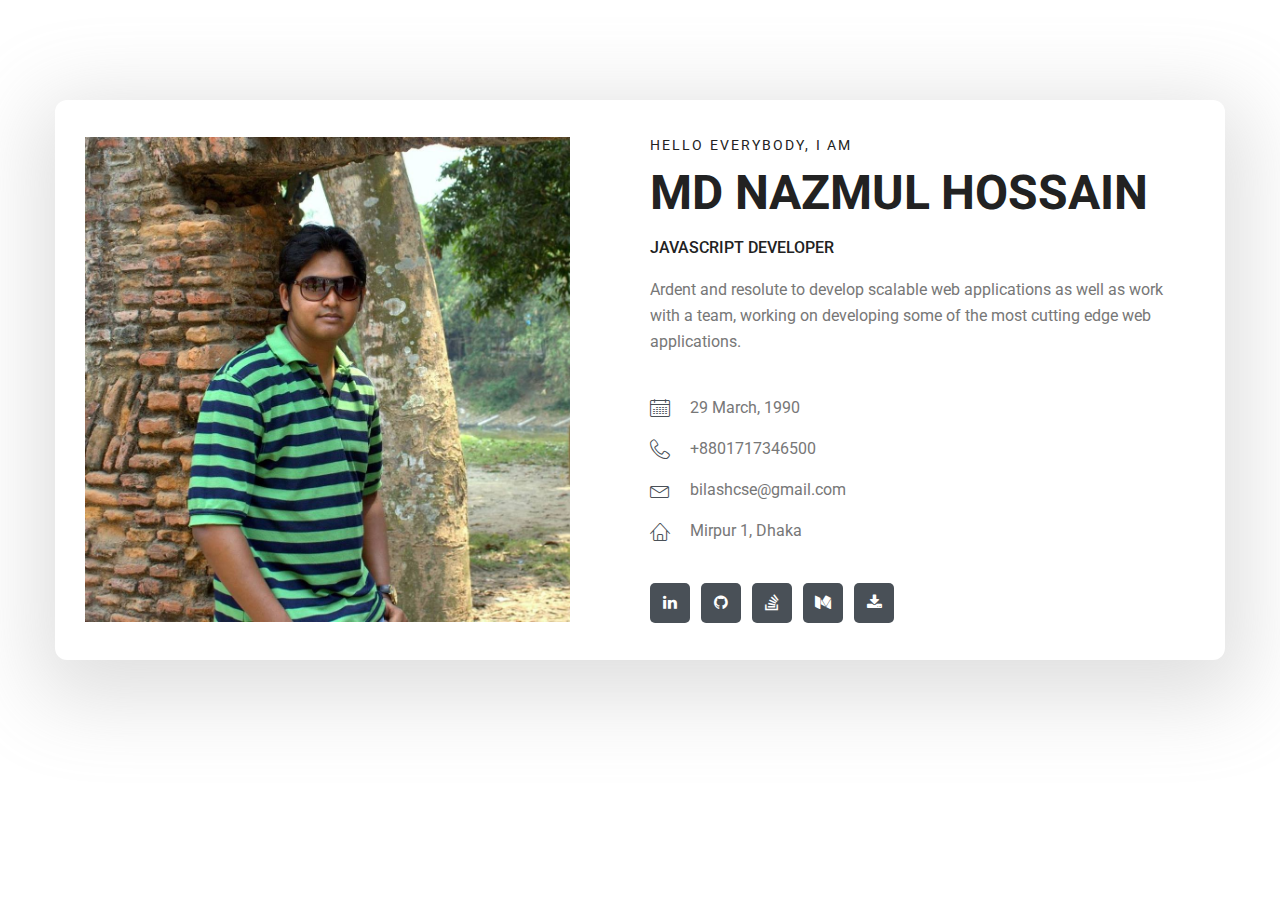
==== commit ba75d574: "hide twitter" ====
--- a/index.html
+++ b/index.html
@@ -54,10 +54,10 @@
 										<a href="https://medium.com/@bilashcse" target="_blank"><i
 												class="fa fa-medium"></i></a>
 									</li>
-									<li>
+									<!-- <li>
 										<a href="https://twitter.com/bilashcse" target="_blank"><i
 												class="fa fa-twitter"></i></a>
-									</li>
+									</li> -->
 									<li>
 										<a href="./pdf/nazmul.pdf" target="_blank" title="Download Resume"><i
 												class="fa fa-download"></i></a>
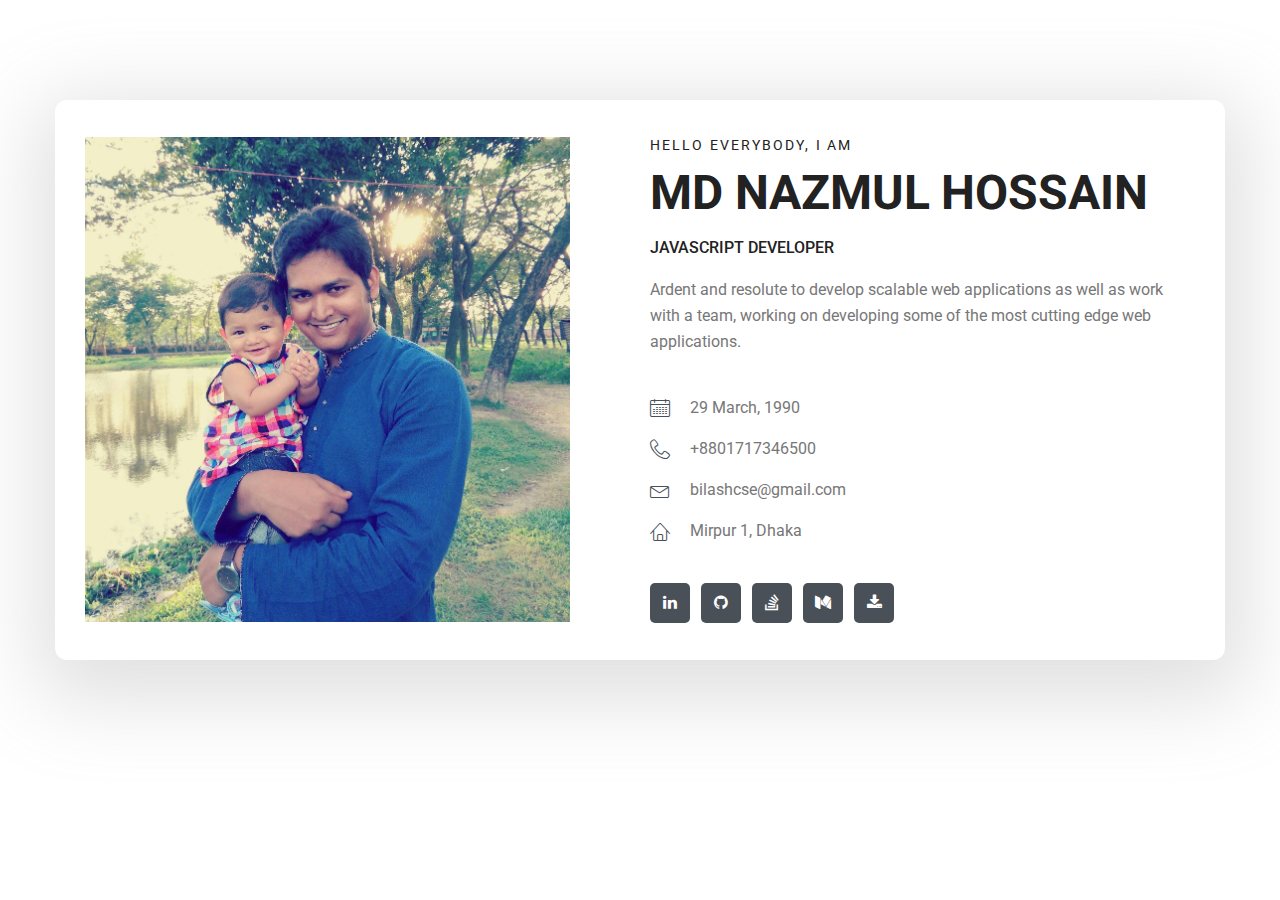
==== commit d2c92199: "image updated" ====
--- a/index.html
+++ b/index.html
@@ -20,7 +20,7 @@
 				<div class="banner_content">
 					<div class="media">
 						<div class="d-flex">
-							<img src="img/bilash.png" height="485" alt="">
+							<img src="img/bilash.jpg" height="485" alt="">
 						</div>
 						<div class="media-body">
 							<div class="personal_text">
--- a/css/style.css
+++ b/css/style.css
@@ -1,45 +1,4 @@
-/*----------------------------------------------------
-@File: Default Styles
-@Author: Rocky Ahmed
-@URL: http://wethemez.com
-Author E-mail: rockybd1995@gmail.com
-
-This file contains the styling for the actual theme, this
-is the file you need to edit to change the look of the
-theme.
----------------------------------------------------- */
-/*=====================================================================
-@Template Name: Builder Construction 
-@Author: Rocky Ahmed
-@Developed By: Rocky Ahmed
-@Developer URL: http://rocky.wethemez.com
-Author E-mail: rockybd1995@gmail.com
-
-@Default Styles
-
-Table of Content:
-01/ Variables
-02/ predefin
-03/ header
-04/ button
-05/ banner
-06/ breadcrumb
-07/ about
-08/ team
-09/ project 
-10/ price 
-11/ team 
-12/ blog 
-13/ video  
-14/ features  
-15/ career  
-16/ contact 
-17/ footer
-
-=====================================================================*/
-/*----------------------------------------------------*/
-/*font Variables*/
-/*Color Variables*/
+
 /*=================== fonts ====================*/
 @import url("https://fonts.googleapis.com/css?family=Heebo:300,400,700,900|Roboto:300,400,500,700");
 /*---------------------------------------------------- */
@@ -539,634 +498,8 @@
     background-image: -ms-linear-gradient(0deg, #766dff 0%, #88f3ff 100%);
     opacity: 0.851; }
 
-/*============ blog_left_sidebar css ==============*/
-.blog_item {
-  margin-bottom: 40px; }
-
-.blog_info {
-  padding-top: 30px; }
-  .blog_info .post_tag {
-    padding-bottom: 20px; }
-    .blog_info .post_tag a {
-      font: 300 14px/21px "Roboto", sans-serif;
-      color: #222222; }
-      .blog_info .post_tag a:hover {
-        color: #777777; }
-      .blog_info .post_tag a.active {
-        color: #766dff; }
-  .blog_info .blog_meta li a {
-    font: 300 14px/20px "Roboto", sans-serif;
-    color: #777777;
-    vertical-align: middle;
-    padding-bottom: 12px;
-    display: inline-block; }
-    .blog_info .blog_meta li a i {
-      color: #222222;
-      font-size: 16px;
-      font-weight: 600;
-      padding-left: 15px;
-      line-height: 20px;
-      vertical-align: middle; }
-    .blog_info .blog_meta li a:hover {
-      color: #766dff; }
-
-.blog_post img {
-  max-width: 100%; }
-
-.blog_details {
-  padding-top: 20px; }
-  .blog_details h2 {
-    font-size: 24px;
-    line-height: 36px;
-    color: #222222;
-    font-weight: 600;
-    transition: all 0.3s linear; }
-    .blog_details h2:hover {
-      color: #766dff; }
-  .blog_details p {
-    margin-bottom: 26px; }
-
-.view_btn {
-  font-size: 14px;
-  line-height: 36px;
-  display: inline-block;
-  color: #222222;
-  font-weight: 500;
-  padding: 0px 30px;
-  background: #fff; }
-
-.blog_right_sidebar {
-  border: 1px solid #eeeeee;
-  background: #fafaff;
-  padding: 30px; }
-  .blog_right_sidebar .widget_title {
-    font-size: 18px;
-    line-height: 25px;
-    background: #766dff;
-    text-align: center;
-    color: #fff;
-    padding: 8px 0px;
-    margin-bottom: 30px; }
-  .blog_right_sidebar .search_widget .input-group .form-control {
-    font-size: 14px;
-    line-height: 29px;
-    border: 0px;
-    width: 100%;
-    font-weight: 300;
-    color: #fff;
-    padding-left: 20px;
-    border-radius: 45px;
-    z-index: 0;
-    background: #766dff; }
-    .blog_right_sidebar .search_widget .input-group .form-control.placeholder {
-      color: #fff; }
-    .blog_right_sidebar .search_widget .input-group .form-control:-moz-placeholder {
-      color: #fff; }
-    .blog_right_sidebar .search_widget .input-group .form-control::-moz-placeholder {
-      color: #fff; }
-    .blog_right_sidebar .search_widget .input-group .form-control::-webkit-input-placeholder {
-      color: #fff; }
-    .blog_right_sidebar .search_widget .input-group .form-control:focus {
-      box-shadow: none; }
-  .blog_right_sidebar .search_widget .input-group .btn-default {
-    position: absolute;
-    right: 20px;
-    background: transparent;
-    border: 0px;
-    box-shadow: none;
-    font-size: 14px;
-    color: #fff;
-    padding: 0px;
-    top: 50%;
-    transform: translateY(-50%);
-    z-index: 1; }
-  .blog_right_sidebar .author_widget {
-    text-align: center; }
-    .blog_right_sidebar .author_widget h4 {
-      font-size: 18px;
-      line-height: 20px;
-      color: #222222;
-      margin-bottom: 5px;
-      margin-top: 30px; }
-    .blog_right_sidebar .author_widget p {
-      margin-bottom: 0px; }
-    .blog_right_sidebar .author_widget .social_icon {
-      padding: 7px 0px 15px; }
-      .blog_right_sidebar .author_widget .social_icon a {
-        font-size: 14px;
-        color: #222222;
-        transition: all 0.2s linear; }
-        .blog_right_sidebar .author_widget .social_icon a + a {
-          margin-left: 20px; }
-        .blog_right_sidebar .author_widget .social_icon a:hover {
-          color: #766dff; }
-  .blog_right_sidebar .popular_post_widget .post_item .media-body {
-    justify-content: center;
-    align-self: center;
-    padding-left: 20px; }
-    .blog_right_sidebar .popular_post_widget .post_item .media-body h3 {
-      font-size: 14px;
-      line-height: 20px;
-      color: #222222;
-      margin-bottom: 4px;
-      transition: all 0.3s linear; }
-      .blog_right_sidebar .popular_post_widget .post_item .media-body h3:hover {
-        color: #766dff; }
-    .blog_right_sidebar .popular_post_widget .post_item .media-body p {
-      font-size: 12px;
-      line-height: 21px;
-      margin-bottom: 0px; }
-  .blog_right_sidebar .popular_post_widget .post_item + .post_item {
-    margin-top: 20px; }
-  .blog_right_sidebar .post_category_widget .cat-list li {
-    border-bottom: 2px dotted #eee;
-    transition: all 0.3s ease 0s;
-    padding-bottom: 12px; }
-    .blog_right_sidebar .post_category_widget .cat-list li a {
-      font-size: 14px;
-      line-height: 20px;
-      color: #777; }
-      .blog_right_sidebar .post_category_widget .cat-list li a p {
-        margin-bottom: 0px; }
-    .blog_right_sidebar .post_category_widget .cat-list li + li {
-      padding-top: 15px; }
-    .blog_right_sidebar .post_category_widget .cat-list li:hover {
-      border-color: #766dff; }
-      .blog_right_sidebar .post_category_widget .cat-list li:hover a {
-        color: #766dff; }
-  .blog_right_sidebar .newsletter_widget {
-    text-align: center; }
-    .blog_right_sidebar .newsletter_widget .form-group {
-      margin-bottom: 8px; }
-    .blog_right_sidebar .newsletter_widget .input-group-prepend {
-      margin-right: -1px; }
-    .blog_right_sidebar .newsletter_widget .input-group-text {
-      background: #fff;
-      border-radius: 0px;
-      vertical-align: top;
-      font-size: 12px;
-      line-height: 36px;
-      padding: 0px 0px 0px 15px;
-      border: 1px solid #eeeeee;
-      border-right: 0px; }
-    .blog_right_sidebar .newsletter_widget .form-control {
-      font-size: 12px;
-      line-height: 24px;
-      color: #cccccc;
-      border: 1px solid #eeeeee;
-      border-left: 0px;
-      border-radius: 0px; }
-      .blog_right_sidebar .newsletter_widget .form-control.placeholder {
-        color: #cccccc; }
-      .blog_right_sidebar .newsletter_widget .form-control:-moz-placeholder {
-        color: #cccccc; }
-      .blog_right_sidebar .newsletter_widget .form-control::-moz-placeholder {
-        color: #cccccc; }
-      .blog_right_sidebar .newsletter_widget .form-control::-webkit-input-placeholder {
-        color: #cccccc; }
-      .blog_right_sidebar .newsletter_widget .form-control:focus {
-        outline: none;
-        box-shadow: none; }
-    .blog_right_sidebar .newsletter_widget .bbtns {
-      background: #766dff;
-      color: #fff;
-      font-size: 12px;
-      line-height: 38px;
-      display: inline-block;
-      font-weight: 500;
-      padding: 0px 24px 0px 24px;
-      border-radius: 0; }
-    .blog_right_sidebar .newsletter_widget .text-bottom {
-      font-size: 12px; }
-  .blog_right_sidebar .tag_cloud_widget ul li {
-    display: inline-block; }
-    .blog_right_sidebar .tag_cloud_widget ul li a {
-      display: inline-block;
-      border: 1px solid #eee;
-      background: #fff;
-      padding: 0px 13px;
-      margin-bottom: 8px;
-      transition: all 0.3s ease 0s;
-      color: #222222;
-      font-size: 12px; }
-      .blog_right_sidebar .tag_cloud_widget ul li a:hover {
-        background-image: -moz-linear-gradient(0deg, #766dff 0%, #88f3ff 100%);
-        background-image: -webkit-linear-gradient(0deg, #766dff 0%, #88f3ff 100%);
-        background-image: -ms-linear-gradient(0deg, #766dff 0%, #88f3ff 100%);
-        color: #fff; }
-  .blog_right_sidebar .br {
-    width: 100%;
-    height: 1px;
-    background: #eeeeee;
-    margin: 30px 0px; }
-
-.blog-pagination {
-  padding-top: 25px;
-  padding-bottom: 95px; }
-  .blog-pagination .page-link {
-    border-radius: 0; }
-  .blog-pagination .page-item {
-    border: none; }
-
-.page-link {
-  background: transparent;
-  font-weight: 400; }
-
-.blog-pagination .page-item.active .page-link {
-  background-color: #766dff;
-  border-color: transparent;
-  color: #fff; }
-
-.blog-pagination .page-link {
-  position: relative;
-  display: block;
-  padding: 0.5rem 0.75rem;
-  margin-left: -1px;
-  line-height: 1.25;
-  color: #8a8a8a;
-  border: none; }
-
-.blog-pagination .page-link .lnr {
-  font-weight: 600; }
-
-.blog-pagination .page-item:last-child .page-link,
-.blog-pagination .page-item:first-child .page-link {
-  border-radius: 0; }
-
-.blog-pagination .page-link:hover {
-  color: #fff;
-  text-decoration: none;
-  background-color: #766dff;
-  border-color: #eee; }
-
-/*============ Start Blog Single Styles  =============*/
-.single-post-area .social-links {
-  padding-top: 10px; }
-  .single-post-area .social-links li {
-    display: inline-block;
-    margin-bottom: 10px; }
-    .single-post-area .social-links li a {
-      color: #cccccc;
-      padding: 7px;
-      font-size: 14px;
-      transition: all 0.2s linear; }
-      .single-post-area .social-links li a:hover {
-        color: #222222; }
-.single-post-area .blog_details {
-  padding-top: 26px; }
-  .single-post-area .blog_details p {
-    margin-bottom: 10px; }
-.single-post-area .quotes {
-  margin-top: 20px;
-  margin-bottom: 30px;
-  padding: 24px 35px 24px 30px;
-  background-color: white;
-  box-shadow: -20.84px 21.58px 30px 0px rgba(176, 176, 176, 0.1);
-  font-size: 14px;
-  line-height: 24px;
-  color: #777;
-  font-style: italic; }
-.single-post-area .arrow {
-  position: absolute; }
-  .single-post-area .arrow .lnr {
-    font-size: 20px;
-    font-weight: 600; }
-.single-post-area .thumb .overlay-bg {
-  background: rgba(0, 0, 0, 0.8); }
-.single-post-area .navigation-area {
-  border-top: 1px solid #eee;
-  padding-top: 30px;
-  margin-top: 60px; }
-  .single-post-area .navigation-area p {
-    margin-bottom: 0px; }
-  .single-post-area .navigation-area h4 {
-    font-size: 18px;
-    line-height: 25px;
-    color: #222222; }
-  .single-post-area .navigation-area .nav-left {
-    text-align: left; }
-    .single-post-area .navigation-area .nav-left .thumb {
-      margin-right: 20px;
-      background: #000; }
-      .single-post-area .navigation-area .nav-left .thumb img {
-        transition: all 300ms linear 0s; }
-    .single-post-area .navigation-area .nav-left .lnr {
-      margin-left: 20px;
-      opacity: 0;
-      transition: all 300ms linear 0s; }
-    .single-post-area .navigation-area .nav-left:hover .lnr {
-      opacity: 1; }
-    .single-post-area .navigation-area .nav-left:hover .thumb img {
-      opacity: .5; }
-    @media (max-width: 767px) {
-      .single-post-area .navigation-area .nav-left {
-        margin-bottom: 30px; } }
-  .single-post-area .navigation-area .nav-right {
-    text-align: right; }
-    .single-post-area .navigation-area .nav-right .thumb {
-      margin-left: 20px;
-      background: #000; }
-      .single-post-area .navigation-area .nav-right .thumb img {
-        transition: all 300ms linear 0s; }
-    .single-post-area .navigation-area .nav-right .lnr {
-      margin-right: 20px;
-      opacity: 0;
-      transition: all 300ms linear 0s; }
-    .single-post-area .navigation-area .nav-right:hover .lnr {
-      opacity: 1; }
-    .single-post-area .navigation-area .nav-right:hover .thumb img {
-      opacity: .5; }
-@media (max-width: 991px) {
-  .single-post-area .sidebar-widgets {
-    padding-bottom: 0px; } }
-
-.comments-area {
-  background: #fafaff;
-  border: 1px solid #eee;
-  padding: 50px 30px;
-  margin-top: 50px; }
-  @media (max-width: 414px) {
-    .comments-area {
-      padding: 50px 8px; } }
-  .comments-area h4 {
-    text-align: center;
-    margin-bottom: 50px;
-    color: #222222;
-    font-size: 18px; }
-  .comments-area h5 {
-    font-size: 16px;
-    margin-bottom: 0px; }
-  .comments-area a {
-    color: #222222; }
-  .comments-area .comment-list {
-    padding-bottom: 48px; }
-    .comments-area .comment-list:last-child {
-      padding-bottom: 0px; }
-    .comments-area .comment-list.left-padding {
-      padding-left: 25px; }
-    @media (max-width: 413px) {
-      .comments-area .comment-list .single-comment h5 {
-        font-size: 12px; }
-      .comments-area .comment-list .single-comment .date {
-        font-size: 11px; }
-      .comments-area .comment-list .single-comment .comment {
-        font-size: 10px; } }
-  .comments-area .thumb {
-    margin-right: 20px; }
-  .comments-area .date {
-    font-size: 13px;
-    color: #cccccc;
-    margin-bottom: 13px; }
-  .comments-area .comment {
-    color: #777777;
-    margin-bottom: 0px; }
-  .comments-area .btn-reply {
-    background-color: #fff;
-    color: #222222;
-    border: 1px solid #eee;
-    padding: 2px 18px;
-    font-size: 12px;
-    display: block;
-    font-weight: 600;
-    transition: all 300ms linear 0s; }
-    .comments-area .btn-reply:hover {
-      background-color: #766dff;
-      color: #fff; }
-
-.comment-form {
-  background: #fafaff;
-  text-align: center;
-  border: 1px solid #eee;
-  padding: 47px 30px 43px;
-  margin-top: 50px;
-  margin-bottom: 0px; }
-  .comment-form h4 {
-    text-align: center;
-    margin-bottom: 50px;
-    font-size: 18px;
-    line-height: 22px;
-    color: #222222; }
-  .comment-form .name {
-    padding-left: 0px; }
-    @media (max-width: 767px) {
-      .comment-form .name {
-        padding-right: 0px;
-        margin-bottom: 1rem; } }
-  .comment-form .email {
-    padding-right: 0px; }
-    @media (max-width: 991px) {
-      .comment-form .email {
-        padding-left: 0px; } }
-  .comment-form .form-control {
-    padding: 8px 20px;
-    background: #fff;
-    border: none;
-    border-radius: 0px;
-    width: 100%;
-    font-size: 14px;
-    color: #777777;
-    border: 1px solid transparent; }
-    .comment-form .form-control:focus {
-      box-shadow: none;
-      border: 1px solid #eee; }
-  .comment-form textarea.form-control {
-    height: 140px;
-    resize: none; }
-  .comment-form ::-webkit-input-placeholder {
-    /* Chrome/Opera/Safari */
-    font-size: 13px;
-    color: #777; }
-  .comment-form ::-moz-placeholder {
-    /* Firefox 19+ */
-    font-size: 13px;
-    color: #777; }
-  .comment-form :-ms-input-placeholder {
-    /* IE 10+ */
-    font-size: 13px;
-    color: #777; }
-  .comment-form :-moz-placeholder {
-    /* Firefox 18- */
-    font-size: 13px;
-    color: #777; }
-
-/*============ End Blog Single Styles  =============*/
-/*---------------------------------------------------- */
-/*----------------------------------------------------*/
-/* Reservation Form Area css
-============================================================================================ */
-.reservation_form_area .res_form_inner {
-  max-width: 555px;
-  margin: auto;
-  box-shadow: 0px 10px 30px 0px rgba(153, 153, 153, 0.1);
-  padding: 75px 50px;
-  position: relative; }
-  .reservation_form_area .res_form_inner:before {
-    content: "";
-    background: url(../img/contact-shap-1.png);
-    position: absolute;
-    left: -125px;
-    height: 421px;
-    width: 98px;
-    top: 50%;
-    transform: translateY(-50%); }
-  .reservation_form_area .res_form_inner:after {
-    content: "";
-    background: url(../img/contact-shap-2.png);
-    position: absolute;
-    right: -125px;
-    height: 421px;
-    width: 98px;
-    top: 50%;
-    transform: translateY(-50%); }
-
-.reservation_form .form-group input {
-  height: 40px;
-  border-radius: 0px;
-  border: 1px solid #eeeeee;
-  outline: none;
-  box-shadow: none;
-  padding: 0px 15px;
-  font-size: 13px;
-  font-family: "Roboto", sans-serif;
-  font-weight: 300;
-  color: #999999; }
-  .reservation_form .form-group input.placeholder {
-    font-size: 13px;
-    font-family: "Roboto", sans-serif;
-    font-weight: 300;
-    color: #999999; }
-  .reservation_form .form-group input:-moz-placeholder {
-    font-size: 13px;
-    font-family: "Roboto", sans-serif;
-    font-weight: 300;
-    color: #999999; }
-  .reservation_form .form-group input::-moz-placeholder {
-    font-size: 13px;
-    font-family: "Roboto", sans-serif;
-    font-weight: 300;
-    color: #999999; }
-  .reservation_form .form-group input::-webkit-input-placeholder {
-    font-size: 13px;
-    font-family: "Roboto", sans-serif;
-    font-weight: 300;
-    color: #999999; }
-.reservation_form .form-group .res_select {
-  height: 40px;
-  border: 1px solid #eeeeee;
-  border-radius: 0px;
-  width: 100%;
-  padding: 0px 15px;
-  line-height: 36px; }
-  .reservation_form .form-group .res_select .current {
-    font-size: 13px;
-    font-family: "Roboto", sans-serif;
-    font-weight: 300;
-    color: #999999; }
-  .reservation_form .form-group .res_select:after {
-    content: "\e874";
-    font-family: 'Linearicons-Free';
-    color: #cccccc;
-    transform: rotate(0deg);
-    border: none;
-    margin-top: -17px;
-    font-size: 13px;
-    right: 22px; }
-.reservation_form .form-group:last-child {
-  text-align: center; }
-
-/* End Reservation Form Area css
-============================================================================================ */
-/*============== contact_area css ================*/
-.mapBox {
-  height: 420px;
-  margin-bottom: 80px; }
-
-.contact_info .info_item {
-  position: relative;
-  padding-left: 45px; }
-  .contact_info .info_item i {
-    position: absolute;
-    left: 0;
-    top: 0;
-    font-size: 20px;
-    line-height: 24px;
-    color: #766dff;
-    font-weight: 600; }
-  .contact_info .info_item h6 {
-    font-size: 16px;
-    line-height: 24px;
-    color: "Roboto", sans-serif;
-    font-weight: bold;
-    margin-bottom: 0px;
-    color: #222222; }
-    .contact_info .info_item h6 a {
-      color: #222222; }
-  .contact_info .info_item p {
-    font-size: 14px;
-    line-height: 24px;
-    padding: 2px 0px; }
-
-.contact_form .form-group {
-  margin-bottom: 10px; }
-  .contact_form .form-group .form-control {
-    font-size: 13px;
-    line-height: 26px;
-    color: #999;
-    border: 1px solid #eeeeee;
-    font-family: "Roboto", sans-serif;
-    border-radius: 0px;
-    padding-left: 20px; }
-    .contact_form .form-group .form-control:focus {
-      box-shadow: none;
-      outline: none; }
-    .contact_form .form-group .form-control.placeholder {
-      color: #999; }
-    .contact_form .form-group .form-control:-moz-placeholder {
-      color: #999; }
-    .contact_form .form-group .form-control::-moz-placeholder {
-      color: #999; }
-    .contact_form .form-group .form-control::-webkit-input-placeholder {
-      color: #999; }
-  .contact_form .form-group textarea {
-    resize: none; }
-    .contact_form .form-group textarea.form-control {
-      height: 140px; }
-.contact_form .submit_btn {
-  margin-top: 20px;
-  cursor: pointer; }
-
-/* Contact Success and error Area css
-============================================================================================ */
-.modal-message .modal-dialog {
-  position: absolute;
-  top: 36%;
-  left: 50%;
-  transform: translateX(-50%) translateY(-50%) !important;
-  margin: 0px;
-  max-width: 500px;
-  width: 100%; }
-  .modal-message .modal-dialog .modal-content .modal-header {
-    text-align: center;
-    display: block;
-    border-bottom: none;
-    padding-top: 50px;
-    padding-bottom: 50px; }
-    .modal-message .modal-dialog .modal-content .modal-header .close {
-      position: absolute;
-      right: -15px;
-      top: -15px;
-      padding: 0px;
-      color: #fff;
-      opacity: 1;
-      cursor: pointer; }
-    .modal-message .modal-dialog .modal-content .modal-header h2 {
-      display: block;
-      text-align: center;
-      color: #766dff;
-      padding-bottom: 10px;
-      font-family: "Roboto", sans-serif; }
-    .modal-message .modal-dialog .modal-content .modal-header p {
-      display: block; }
+
+
 
 /* End Contact Success and error Area css
 ============================================================================================ */
@@ -2363,336 +1696,6 @@
 .form-select .nice-select::after {
   right: 20px; }
 
-/*---------------------------------------------------- */
-/*----------------------------------------------------*/
-/* Main Button Area css
-============================================================================================ */
-.main_btn {
-  display: inline-block;
-  background-image: linear-gradient(to right, #766dff 0%, #86e8ff 48%, #766dff 100%);
-  background-size: 200% auto;
-  padding: 0px 40px;
-  color: #fff;
-  font-family: "Roboto", sans-serif;
-  font-size: 13px;
-  font-weight: 500;
-  line-height: 48px;
-  border-radius: 0px;
-  outline: none !important;
-  box-shadow: none !important;
-  text-align: center;
-  cursor: pointer;
-  border-radius: 5px;
-  transition: all 300ms linear 0s; }
-  .main_btn:hover {
-    background-position: right center;
-    color: #fff; }
-
-.main_btn2 {
-  display: inline-block;
-  background: #f9f9ff;
-  padding: 0px 45px;
-  color: #222222;
-  font-family: "Roboto", sans-serif;
-  font-size: 13px;
-  font-weight: 500;
-  line-height: 48px;
-  border-radius: 5px;
-  outline: none !important;
-  box-shadow: none !important;
-  text-align: center;
-  border: 1px solid #eeeeee;
-  cursor: pointer;
-  transition: all 300ms linear 0s; }
-  .main_btn2:hover {
-    background: #766dff;
-    color: #fff;
-    border-color: #766dff;
-    box-shadow: 0px 10px 20px 0px rgba(250, 51, 63, 0.25); }
-
-.submit_btn {
-  width: auto;
-  display: inline-block;
-  background: #766dff;
-  padding: 0px 50px;
-  color: #fff;
-  font-family: "Roboto", sans-serif;
-  font-size: 13px;
-  font-weight: 500;
-  line-height: 50px;
-  border-radius: 5px;
-  outline: none !important;
-  box-shadow: none !important;
-  text-align: center;
-  border: 1px solid #766dff;
-  cursor: pointer;
-  transition: all 300ms linear 0s; }
-  .submit_btn:hover {
-    background: transparent;
-    color: #766dff; }
-
-.white_bg_btn {
-  display: inline-block;
-  background: #f9f9ff;
-  padding: 0px 35px;
-  color: #222222;
-  font-family: "Roboto", sans-serif;
-  font-size: 13px;
-  font-weight: 500;
-  line-height: 34px;
-  border-radius: 0px;
-  outline: none !important;
-  box-shadow: none !important;
-  text-align: center;
-  cursor: pointer;
-  transition: all 300ms linear 0s; }
-  .white_bg_btn:hover {
-    background-image: -moz-linear-gradient(0deg, #766dff 0%, #88f3ff 100%);
-    background-image: -webkit-linear-gradient(0deg, #766dff 0%, #88f3ff 100%);
-    background-image: -ms-linear-gradient(0deg, #766dff 0%, #88f3ff 100%);
-    color: #fff;
-    border: none; }
-
-.black_btn {
-  padding: 0px 44px;
-  line-height: 50px;
-  background: #222222;
-  color: #766dff;
-  display: inline-block;
-  border-radius: 5px;
-  font-size: 13px;
-  font-family: "Roboto", sans-serif;
-  font-weight: 500;
-  transition: all 300ms linear 0s; }
-  .black_btn:hover {
-    background: #766dff;
-    color: #222222; }
-
-/* End Main Button Area css
-============================================================================================ */
-/*---------------------------------------------------- */
-/*----------------------------------------------------*/
-/* Welcome Area css
-============================================================================================ */
-.welcome_inner .welcome_img {
-  background: #eeeeee;
-  margin-left: 40px;
-  padding-left: 30px;
-  padding-right: 30px;
-  padding-bottom: 30px; }
-  .welcome_inner .welcome_img img {
-    margin-top: -30px; }
-
-.welcome_text h4 {
-  color: #222222;
-  font-family: "Heebo", sans-serif;
-  font-size: 36px;
-  margin-bottom: 18px;
-  text-transform: uppercase; }
-.welcome_text p {
-  max-width: 495px;
-  font-family: "Roboto", sans-serif;
-  margin-bottom: 40px; }
-
-.wel_item {
-  border: 1px solid #eeeeee;
-  padding: 20px 20px;
-  border-radius: 5px; }
-  .wel_item i {
-    font-size: 24px;
-    background: linear-gradient(to right, #766dff 0%, #86e7ff 70%);
-    -webkit-background-clip: text;
-    -webkit-text-fill-color: transparent; }
-  .wel_item h4 {
-    font-size: 24px;
-    font-family: "Heebo", sans-serif;
-    font-weight: bold;
-    color: #222222;
-    margin-bottom: 5px;
-    margin-top: 10px; }
-  .wel_item p {
-    font-size: 16px;
-    font-family: "Roboto", sans-serif;
-    color: #777777;
-    margin-bottom: 0px; }
-
-.tools_expert {
-  padding: 20px 0px 0px 0px; }
-  .tools_expert .skill_main .skill_item {
-    margin-bottom: 18px; }
-    .tools_expert .skill_main .skill_item:last-child {
-      margin-bottom: 0px; }
-    .tools_expert .skill_main .skill_item h4 {
-      text-align: none;
-      font-size: 14px;
-      font-family: "Roboto", sans-serif;
-      font-weight: 500;
-      color: #222222;
-      margin-bottom: 15px; }
-    .tools_expert .skill_main .skill_item .progress_br {
-      border: 1px solid #eeeeee;
-      padding: 5px;
-      border-radius: 10px; }
-    .tools_expert .skill_main .skill_item .progress {
-      height: 10px;
-      border-radius: 10px;
-      background: #e8e8e8; }
-      .tools_expert .skill_main .skill_item .progress .progress-bar {
-        width: 0%;
-        transition: width .6s ease;
-        height: 10px;
-        border-radius: 5px;
-        vertical-align: middle;
-        align-self: center;
-        background-image: -moz-linear-gradient(0deg, #766dff 0%, #88f3ff 100%);
-        background-image: -webkit-linear-gradient(0deg, #766dff 0%, #88f3ff 100%);
-        background-image: -ms-linear-gradient(0deg, #766dff 0%, #88f3ff 100%); }
-
-/* End Welcome Area css
-============================================================================================ */
-/* My Tabs Area css
-============================================================================================ */
-.mytabs_area {
-  background-image: -moz-linear-gradient(0deg, #766dff 0%, #88f3ff 100%);
-  background-image: -webkit-linear-gradient(0deg, #766dff 0%, #88f3ff 100%);
-  background-image: -ms-linear-gradient(0deg, #766dff 0%, #88f3ff 100%); }
-
-.tabs_inner .nav.nav-tabs {
-  display: block;
-  text-align: center;
-  border: none;
-  margin-bottom: 120px; }
-  .tabs_inner .nav.nav-tabs li {
-    display: inline-block;
-    margin-right: 8px; }
-    .tabs_inner .nav.nav-tabs li a {
-      margin: 0px;
-      line-height: 50px;
-      border-radius: 5px;
-      padding: 0px 40px;
-      font-size: 13px;
-      font-weight: 500;
-      color: #fff;
-      font-family: "Roboto", sans-serif;
-      border: 1px solid #9ab5f5;
-      background: rgba(255, 255, 255, 0.1); }
-      .tabs_inner .nav.nav-tabs li a.active {
-        background: #fff;
-        color: #222222; }
-.tabs_inner .tab-content .tab-pane .list {
-  max-width: 460px;
-  margin: auto;
-  position: relative;
-  padding-top: 40px;
-  padding-bottom: 60px; }
-  .tabs_inner .tab-content .tab-pane .list:before {
-    content: "";
-    height: 100%;
-    width: 5px;
-    background: rgba(255, 255, 255, 0.2);
-    position: absolute;
-    left: 46%;
-    transform: translateX(-50%);
-    top: -5px; }
-  .tabs_inner .tab-content .tab-pane .list li {
-    margin-bottom: 60px;
-    position: relative; }
-    .tabs_inner .tab-content .tab-pane .list li span {
-      height: 15px;
-      width: 15px;
-      border-radius: 50%;
-      display: block;
-      background: rgba(255, 255, 255, 0.2);
-      position: absolute;
-      left: 46%;
-      top: 30px;
-      transform: translateX(-50%); }
-      .tabs_inner .tab-content .tab-pane .list li span:before {
-        content: '';
-        height: 7px;
-        width: 7px;
-        background: #fff;
-        border-radius: 50%;
-        position: absolute;
-        left: 52%;
-        top: 4px;
-        transform: translateX(-50%); }
-    .tabs_inner .tab-content .tab-pane .list li:last-child {
-      margin-bottom: 0px; }
-    .tabs_inner .tab-content .tab-pane .list li .media .d-flex {
-      padding-right: 100px; }
-      .tabs_inner .tab-content .tab-pane .list li .media .d-flex p {
-        color: rgba(255, 255, 255, 0.75);
-        margin-bottom: 0px;
-        padding-top: 20px; }
-    .tabs_inner .tab-content .tab-pane .list li .media .media-body h4 {
-      color: #fff;
-      font-size: 21px;
-      text-transform: uppercase;
-      margin-bottom: 20px; }
-    .tabs_inner .tab-content .tab-pane .list li .media .media-body p {
-      color: rgba(255, 255, 255, 0.75);
-      margin-bottom: 0px; }
-
-/* End My Tabs Area css
-============================================================================================ */
-/* Feature Area css
-============================================================================================ */
-.feature_area {
-  background: #f9f9ff; }
-  .feature_area.feature_tow {
-    background: #fff; }
-    .feature_area.feature_tow .feature_item {
-      background: #f9f9ff; }
-      .feature_area.feature_tow .feature_item:hover {
-        background: #fff; }
-  .feature_area.white_feature {
-    background: #fff; }
-    .feature_area.white_feature .feature_item {
-      background: #f9f9ff; }
-      .feature_area.white_feature .feature_item:hover {
-        background: #fff; }
-
-.feature_inner {
-  margin-bottom: -30px; }
-
-.feature_item {
-  padding: 50px 35px;
-  border-radius: 10px;
-  transition: all 300ms linear 0s;
-  background: #fff;
-  margin-bottom: 30px; }
-  .feature_item i {
-    margin-bottom: 35px;
-    display: block; }
-    .feature_item i:before {
-      margin-left: 0px;
-      font-size: 60px;
-      color: #e1e1e1;
-      line-height: 60px; }
-  .feature_item h4 {
-    color: #222222;
-    font-size: 21px;
-    font-family: "Heebo", sans-serif;
-    font-weight: bold;
-    margin-bottom: 20px;
-    text-transform: uppercase; }
-  .feature_item p {
-    margin-bottom: 0px; }
-  .feature_item .main_btn {
-    padding: 0px 30px;
-    line-height: 38px; }
-  .feature_item:hover {
-    box-shadow: 0px 10px 30px 0px rgba(0, 0, 0, 0.08);
-    border-color: #fff;
-    background: #fff; }
-    .feature_item:hover i:before {
-      background: linear-gradient(to right, #8490ff 0%, #62bdfc 70%);
-      -webkit-background-clip: text;
-      -webkit-text-fill-color: transparent; }
-
-/* End Feature Area css
-============================================================================================ */
 /* Personal Profile Area css
 ============================================================================================ */
 .profile_area .col-lg-7 {
@@ -2768,241 +1771,3 @@
     }
 
 /* End Personal Profile Area css
-============================================================================================ */
-/*---------------------------------------------------- */
-/*----------------------------------------------------*/
-/* Gallery Area css
-============================================================================================ */
-.isotope_fillter {
-  margin-bottom: 50px; }
-  .isotope_fillter .gallery_filter {
-    text-align: center; }
-    .isotope_fillter .gallery_filter li {
-      display: inline-block;
-      margin-right: 45px; }
-      .isotope_fillter .gallery_filter li:last-child {
-        margin-right: 0px; }
-      .isotope_fillter .gallery_filter li a {
-        font-size: 12px;
-        font-family: "Roboto", sans-serif;
-        font-weight: 500;
-        color: #222222;
-        transition: all 300ms linear 0s;
-        text-transform: uppercase; }
-      .isotope_fillter .gallery_filter li:hover a, .isotope_fillter .gallery_filter li.active a {
-        color: #766dff; }
-
-.gallery_f_inner {
-  margin-bottom: -45px; }
-
-.h_gallery_item {
-  display: inline-block;
-  margin-bottom: 45px; }
-  .h_gallery_item .g_img_item {
-    position: relative;
-    text-align: center;
-    overflow: hidden;
-    border-radius: 5px; }
-    .h_gallery_item .g_img_item:before {
-      content: "";
-      width: 100%;
-      height: 100%;
-      left: 0px;
-      top: 0px;
-      background-image: -moz-linear-gradient(0deg, #766dff 0%, #88f3ff 100%);
-      background-image: -webkit-linear-gradient(0deg, #766dff 0%, #88f3ff 100%);
-      background-image: -ms-linear-gradient(0deg, #766dff 0%, #88f3ff 100%);
-      position: absolute;
-      opacity: 0;
-      transition: all 300ms ease; }
-    .h_gallery_item .g_img_item .light {
-      position: absolute;
-      left: 0px;
-      top: 50%;
-      transform: translateY(-50%);
-      width: 100%;
-      text-align: center;
-      opacity: 0; }
-  .h_gallery_item .g_item_text {
-    text-align: center; }
-    .h_gallery_item .g_item_text h4 {
-      color: #222222;
-      font-size: 21px;
-      margin-top: 22px;
-      transition: all 300ms linear 0s; }
-    .h_gallery_item .g_item_text p {
-      margin-bottom: 0px; }
-  .h_gallery_item:hover .g_img_item:before {
-    opacity: .85; }
-  .h_gallery_item:hover .g_img_item .light {
-    opacity: 1; }
-  .h_gallery_item:hover .g_item_text h4:hover {
-    color: #766dff; }
-
-.more_btn {
-  text-align: center;
-  margin-top: 80px; }
-
-/* End Gallery Area css
-============================================================================================ */
-/*---------------------------------------------------- */
-/*----------------------------------------------------*/
-/* Testimonials Area css
-============================================================================================ */
-.testimonials_area {
-  background: #f9f9ff; }
-  .testimonials_area.testi_two {
-    background: #fff; }
-    .testimonials_area.testi_two .testi_inner {
-      margin-top: -20px;
-      margin-bottom: -20px; }
-    .testimonials_area.testi_two .owl-item {
-      padding: 20px 0px; }
-    .testimonials_area.testi_two .testi_item {
-      background: #f9f9ff;
-      border-color: #f9f9ff;
-      transition: all 300ms linear 0s; }
-      .testimonials_area.testi_two .testi_item:hover {
-        background: #fff;
-        border-color: #fff;
-        box-shadow: 0px 10px 30px 0px rgba(153, 153, 153, 0.1); }
-
-.testi_inner .col-lg-3 {
-  vertical-align: middle;
-  align-self: center; }
-
-.test_title h2 {
-  color: #222222;
-  font-size: 36px;
-  font-family: "Roboto", sans-serif;
-  font-weight: bold;
-  margin-bottom: 12px; }
-.test_title p {
-  margin-bottom: 0px; }
-
-.testi_item {
-  border: 1px solid #eeeeee;
-  border-radius: 10px;
-  background: #fff;
-  padding: 40px 28px; }
-  .testi_item p {
-    font-style: italic; }
-  .testi_item h4 {
-    color: #222222;
-    font-size: 18px;
-    text-transform: uppercase; }
-  .testi_item a {
-    color: #ffc000; }
-
-/* End Testimonials Area css
-============================================================================================ */
-/*---------------------------------------------------- */
-/*----------------------------------------------------*/
-/* Footer Area css
-============================================================================================ */
-.footer_area {
-  background: #000; }
-
-.f_title {
-  margin-bottom: 35px; }
-  .f_title h3 {
-    color: #fff;
-    font-size: 18px;
-    font-weight: bold;
-    font-family: "Heebo", sans-serif;
-    margin-bottom: 0px; }
-
-.ab_widget p {
-  font-size: 14px;
-  line-height: 24px;
-  font-family: "Roboto", sans-serif;
-  color: #777777;
-  margin-bottom: 30px; }
-  .ab_widget p a {
-    color: #766dff; }
-  .ab_widget p + p {
-    margin-bottom: 0px; }
-
-.news_widget {
-  padding-right: 15px; }
-  .news_widget p {
-    font-size: 14px;
-    line-height: 24px;
-    font-family: "Roboto", sans-serif;
-    color: #777777;
-    margin-bottom: 15px; }
-  .news_widget .input-group input {
-    height: 40px;
-    background: transparent;
-    border-radius: 0px;
-    width: 80%;
-    border: none;
-    padding: 0px 15px;
-    border: 1px solid #1e233b;
-    font-size: 14px;
-    font-family: "Roboto", sans-serif;
-    color: #cccccc;
-    outline: none;
-    box-shadow: none; }
-    .news_widget .input-group input.placeholder {
-      font-size: 14px;
-      font-family: "Roboto", sans-serif;
-      font-weight: normal;
-      color: #cccccc; }
-    .news_widget .input-group input:-moz-placeholder {
-      font-size: 14px;
-      font-family: "Roboto", sans-serif;
-      font-weight: normal;
-      color: #cccccc; }
-    .news_widget .input-group input::-moz-placeholder {
-      font-size: 14px;
-      font-family: "Roboto", sans-serif;
-      font-weight: normal;
-      color: #cccccc; }
-    .news_widget .input-group input::-webkit-input-placeholder {
-      font-size: 14px;
-      font-family: "Roboto", sans-serif;
-      font-weight: normal;
-      color: #cccccc; }
-  .news_widget .input-group .sub-btn {
-    border-radius: 0px;
-    background-image: -moz-linear-gradient(0deg, #766dff 0%, #88f3ff 100%);
-    background-image: -webkit-linear-gradient(0deg, #766dff 0%, #88f3ff 100%);
-    background-image: -ms-linear-gradient(0deg, #766dff 0%, #88f3ff 100%);
-    outline: none !important;
-    box-shadow: none !important;
-    padding: 0px;
-    border: none;
-    width: 42px;
-    cursor: pointer;
-    color: #fff; }
-
-.social_widget p {
-  font-size: 14px;
-  line-height: 24px;
-  font-family: "Roboto", sans-serif;
-  color: #777777;
-  margin-bottom: 10px; }
-.social_widget .list li {
-  margin-right: 17px;
-  display: inline-block; }
-  .social_widget .list li a {
-    color: #cccccc;
-    font-size: 14px;
-    transition: all 300ms linear 0s; }
-  .social_widget .list li:last-child {
-    margin-right: 0px; }
-  .social_widget .list li:hover a {
-    color: #766dff; }
-
-.copy_right_text {
-  text-align: center;
-  margin-top: 60px; }
-  .copy_right_text p a {
-    color: #766dff; }
-
-/* End Footer Area css
-============================================================================================ */
-/*---------------------------------------------------- */
-
-/*# sourceMappingURL=style.css.map */
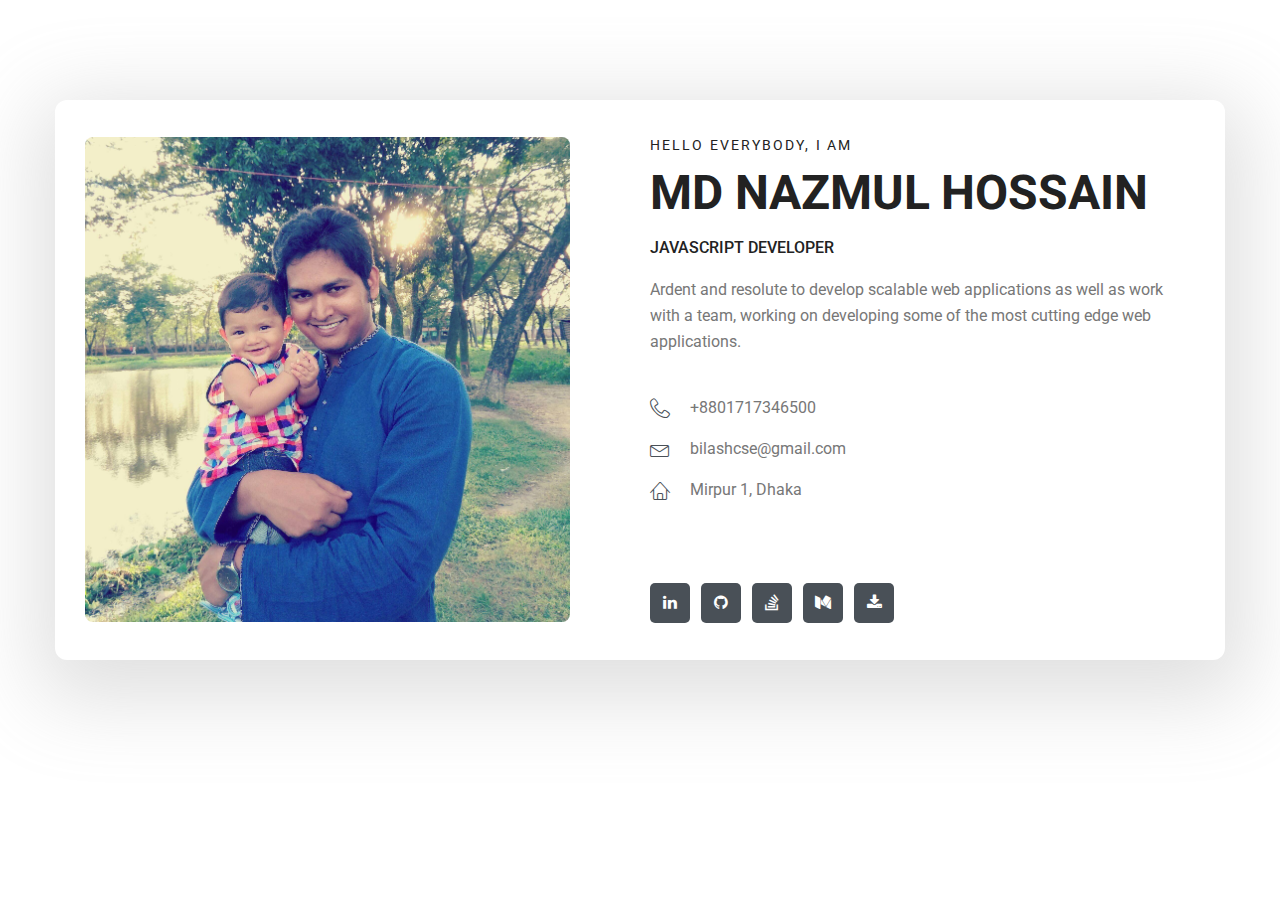
==== commit a823784d: "hide date of birth" ====
--- a/index.html
+++ b/index.html
@@ -30,7 +30,7 @@
 								<p>Ardent and resolute to develop scalable web applications as well as work with a team,
 									working on developing some of the most cutting edge web applications.</p>
 								<ul class="list basic_info">
-									<li><a href="#"><i class="lnr lnr-calendar-full"></i> 29 March, 1990</a></li>
+									<!-- <li><a href="#"><i class="lnr lnr-calendar-full"></i> ShopUp</a></li> -->
 									<li><a href="tel:+8801717346500"><i class="lnr lnr-phone-handset"></i>
 											+8801717346500</a></li>
 									<li><a href="mailto:bilashcse@gmail.com"><i class="lnr lnr-envelope"></i>
--- a/css/style.css
+++ b/css/style.css
@@ -1698,6 +1698,9 @@
 
 /* Personal Profile Area css
 ============================================================================================ */
+img {
+  border-radius: 8px;
+}
 .profile_area .col-lg-7 {
   vertical-align: middle;
   align-self: center; }
@@ -1749,7 +1752,7 @@
   .personal_text .basic_info li:last-child {
     margin-bottom: 0px; }
 .personal_text .personal_social {
-  margin-top: 39px; }
+  margin-top: 80px; }
   .personal_text .personal_social li {
     display: inline-block;
     margin-right: 7px; }
--- a/css/responsive.css
+++ b/css/responsive.css
@@ -370,7 +370,7 @@
 		padding-bottom: 70px;
 	}
 	.home_banner_area .box_1620 {
-		bottom: -71px;
+		bottom: 0px;
 		border-radius: 0px;
 	}
 	.home_banner_area {
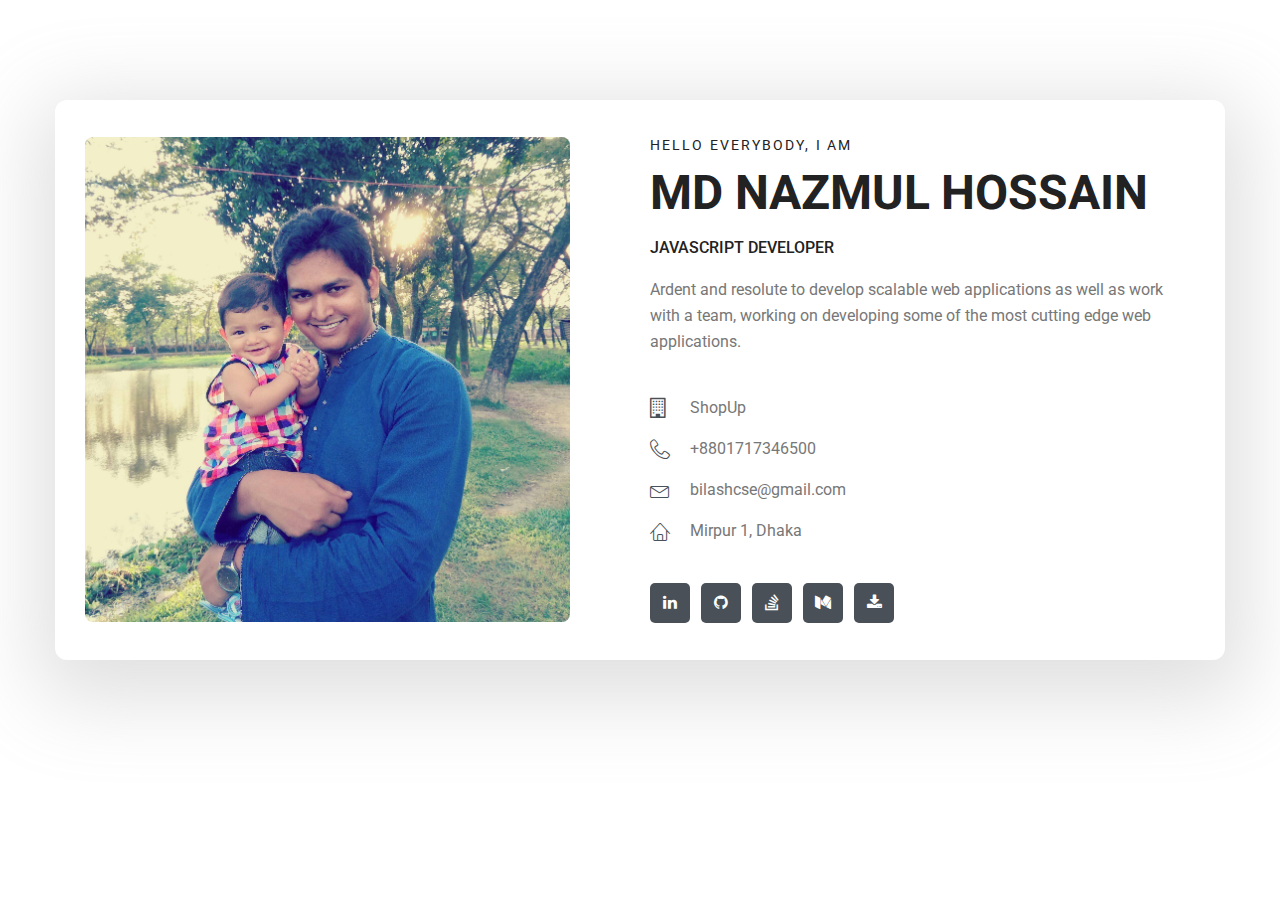
==== commit b1586855: "office added" ====
--- a/index.html
+++ b/index.html
@@ -30,7 +30,7 @@
 								<p>Ardent and resolute to develop scalable web applications as well as work with a team,
 									working on developing some of the most cutting edge web applications.</p>
 								<ul class="list basic_info">
-									<!-- <li><a href="#"><i class="lnr lnr-calendar-full"></i> ShopUp</a></li> -->
+									<li><a href="#"><i class="fa fa-building-o"></i> ShopUp</a></li>
 									<li><a href="tel:+8801717346500"><i class="lnr lnr-phone-handset"></i>
 											+8801717346500</a></li>
 									<li><a href="mailto:bilashcse@gmail.com"><i class="lnr lnr-envelope"></i>
--- a/css/style.css
+++ b/css/style.css
@@ -1752,7 +1752,7 @@
   .personal_text .basic_info li:last-child {
     margin-bottom: 0px; }
 .personal_text .personal_social {
-  margin-top: 80px; }
+  margin-top: 39px; }
   .personal_text .personal_social li {
     display: inline-block;
     margin-right: 7px; }
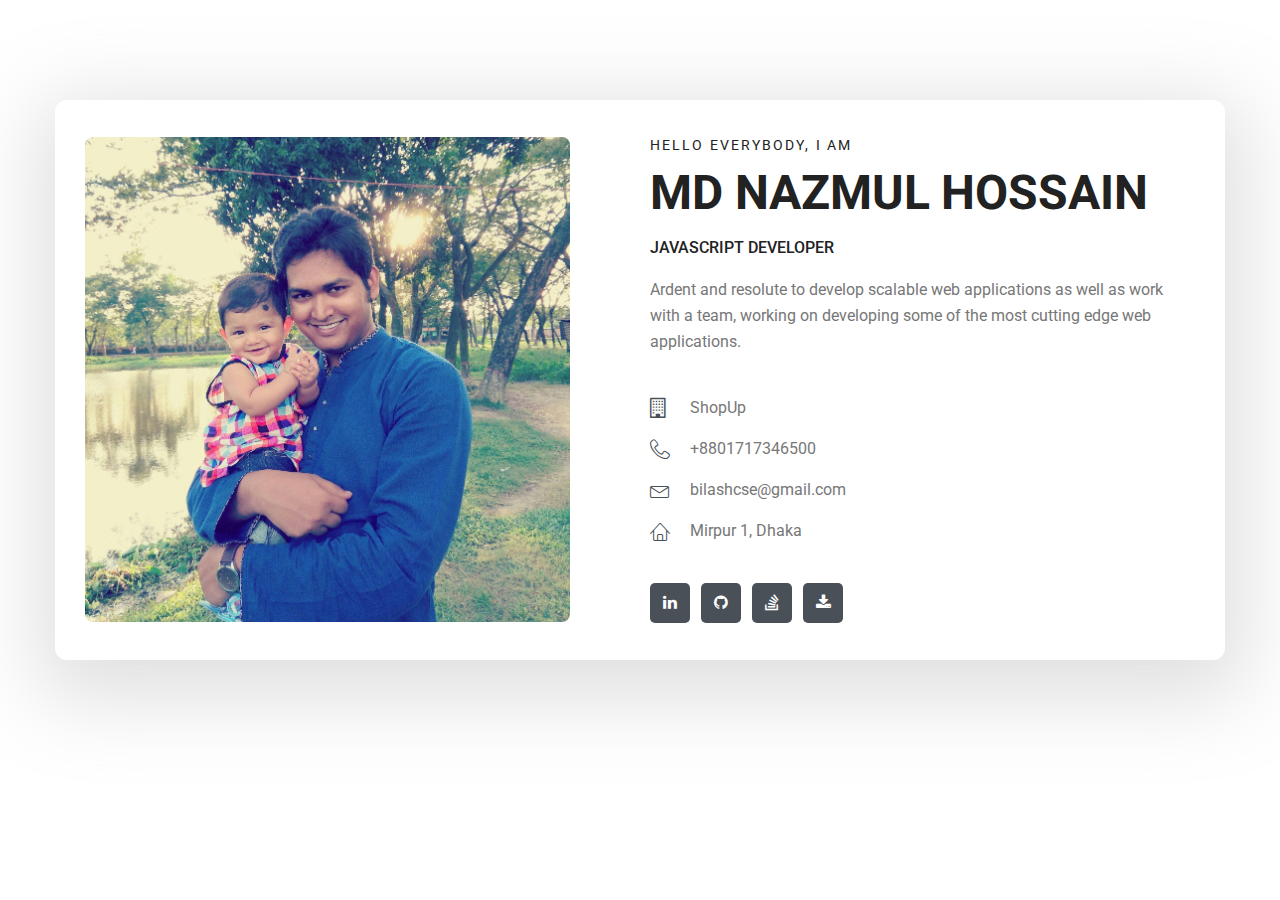
==== commit cdbf7948: "medium disabled" ====
--- a/index.html
+++ b/index.html
@@ -50,10 +50,10 @@
 										<a href="https://stackoverflow.com/users/5010750/bilash" target="_blank"><i
 												class="fa fa-stack-overflow"></i></a>
 									</li>
-									<li>
+									<!-- <li>
 										<a href="https://medium.com/@bilashcse" target="_blank"><i
 												class="fa fa-medium"></i></a>
-									</li>
+									</li> -->
 									<!-- <li>
 										<a href="https://twitter.com/bilashcse" target="_blank"><i
 												class="fa fa-twitter"></i></a>
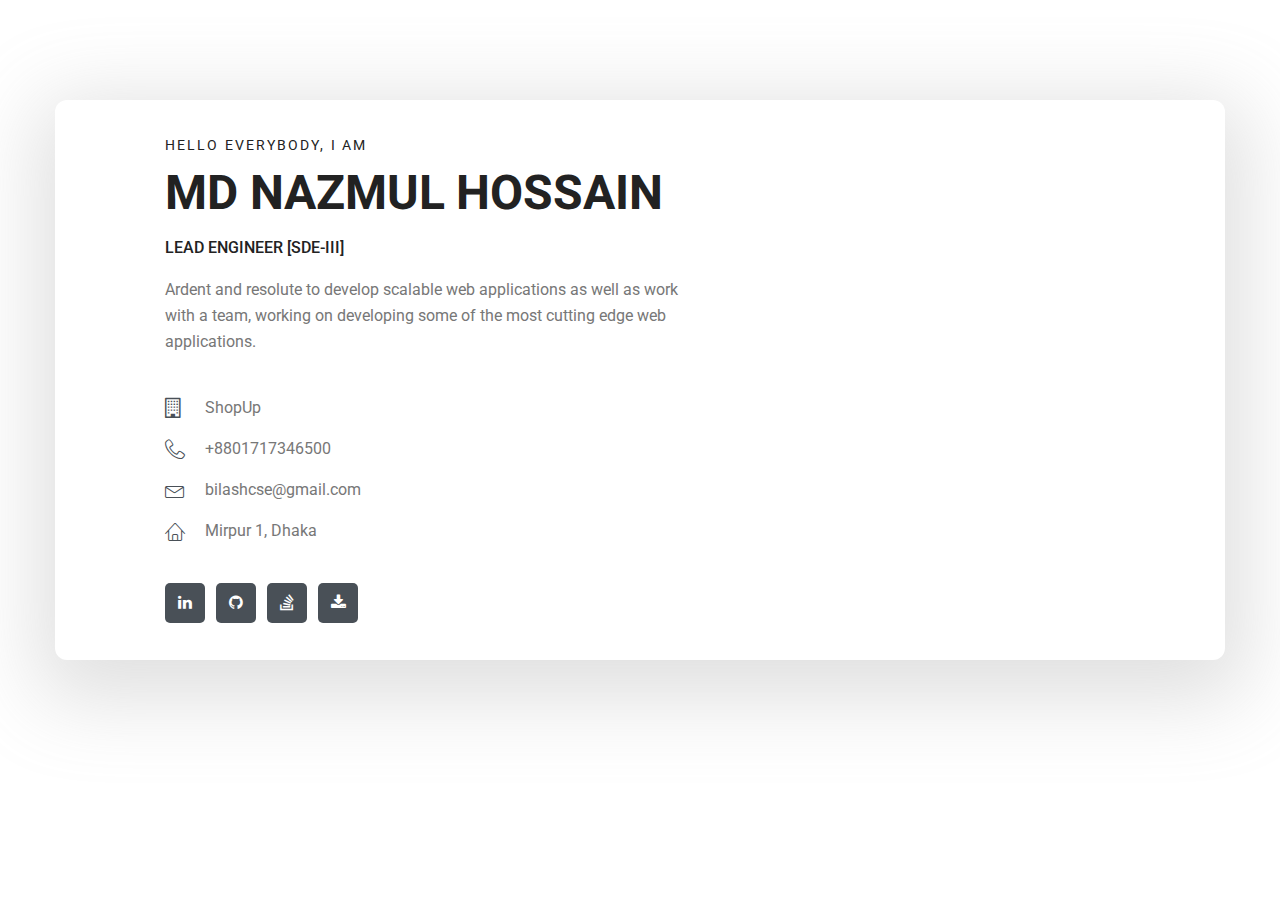
==== commit 1a57961f: "Update index.html" ====
--- a/index.html
+++ b/index.html
@@ -20,13 +20,13 @@
 				<div class="banner_content">
 					<div class="media">
 						<div class="d-flex">
-							<img src="img/bilash.jpg" height="485" alt="">
+							<img src="img/bilash_pic.jpg" height="485" alt="">
 						</div>
 						<div class="media-body">
 							<div class="personal_text">
 								<h6>Hello Everybody, i am</h6>
 								<h3>Md Nazmul Hossain</h3>
-								<h4>JavaScript Developer</h4>
+								<h4>Lead Engineer [SDE-III]</h4>
 								<p>Ardent and resolute to develop scalable web applications as well as work with a team,
 									working on developing some of the most cutting edge web applications.</p>
 								<ul class="list basic_info">
@@ -72,4 +72,4 @@
 	</section>
 </body>
 
-</html>+</html>
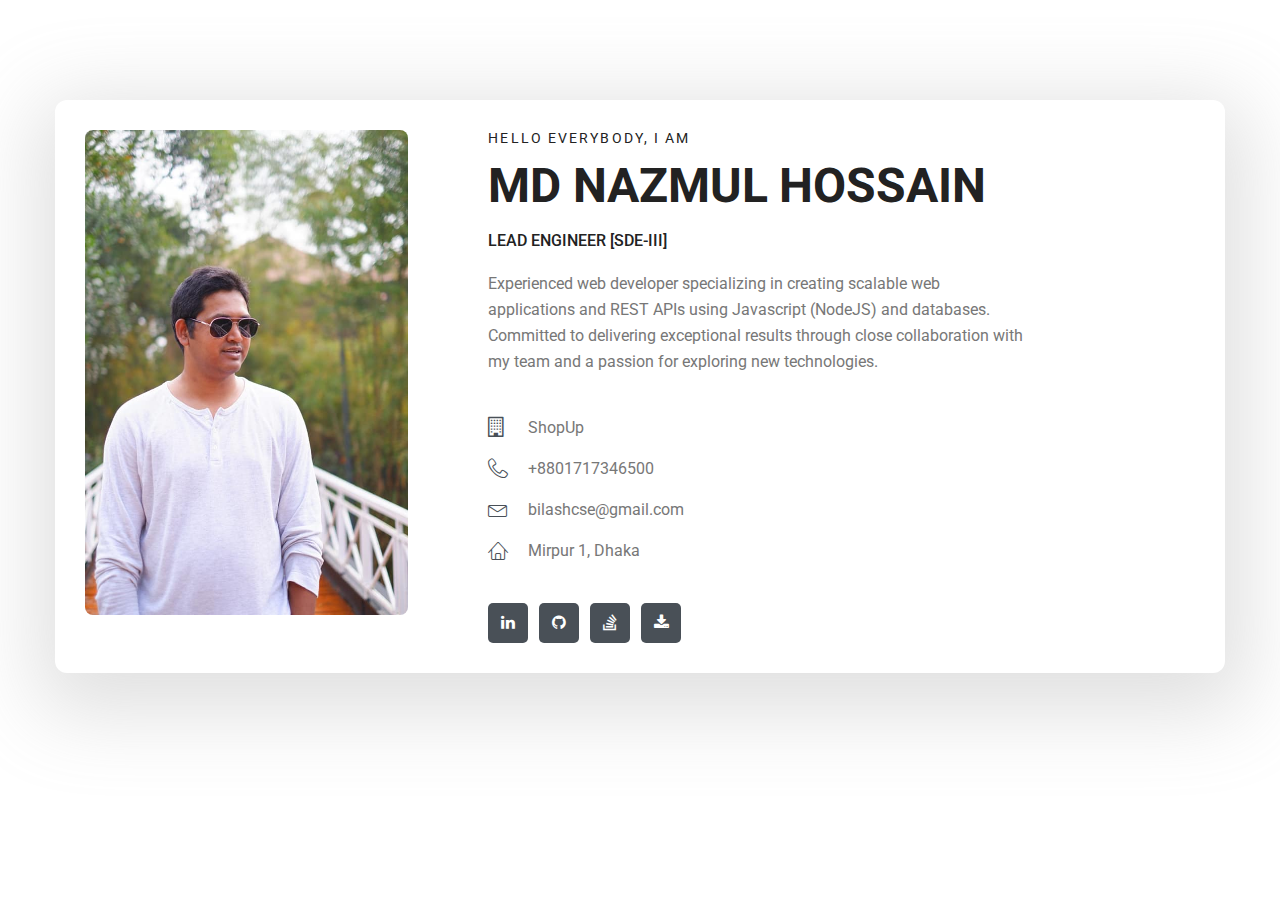
==== commit 6bc61db9: "feat: summary improvements" ====
--- a/index.html
+++ b/index.html
@@ -27,8 +27,7 @@
 								<h6>Hello Everybody, i am</h6>
 								<h3>Md Nazmul Hossain</h3>
 								<h4>Lead Engineer [SDE-III]</h4>
-								<p>Ardent and resolute to develop scalable web applications as well as work with a team,
-									working on developing some of the most cutting edge web applications.</p>
+								<p>Experienced web developer specializing in creating scalable web applications and REST APIs using Javascript (NodeJS) and databases. Committed to delivering exceptional results through close collaboration with my team and a passion for exploring new technologies.</p>
 								<ul class="list basic_info">
 									<li><a href="#"><i class="fa fa-building-o"></i> ShopUp</a></li>
 									<li><a href="tel:+8801717346500"><i class="lnr lnr-phone-handset"></i>
